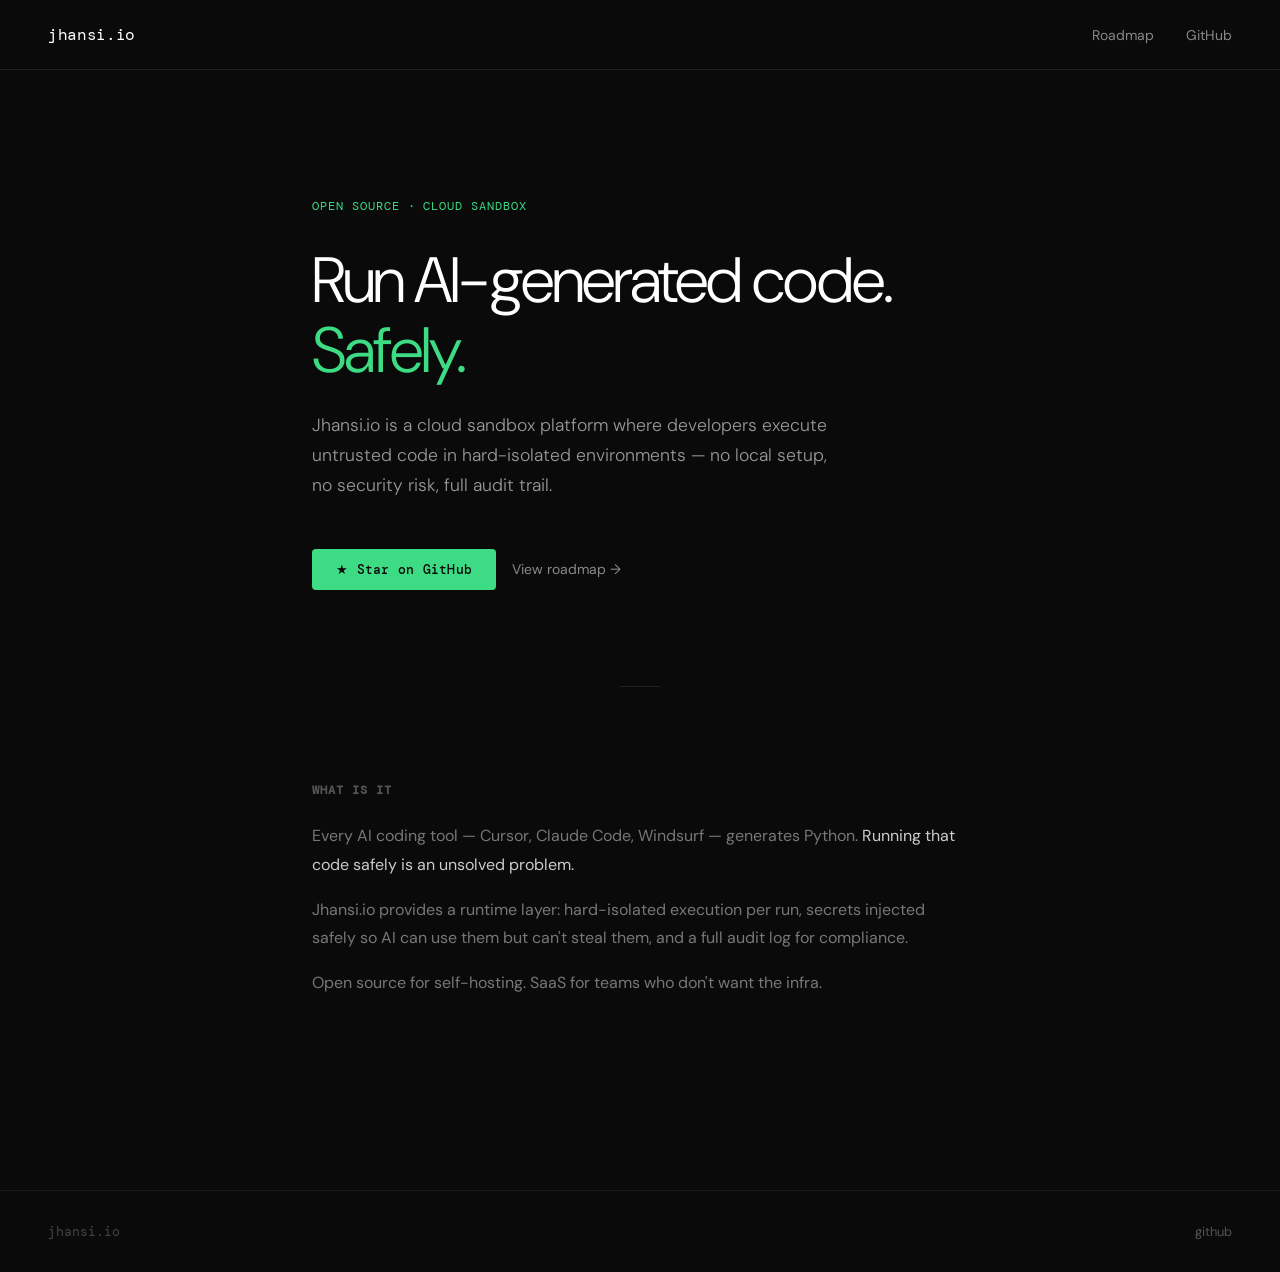
==== index.html @ a658ccdb "analytics" ====
<!DOCTYPE html>
<html lang="en">
<head>
  <meta charset="UTF-8">
  <meta name="viewport" content="width=device-width, initial-scale=1.0">
  <title>Jhansi.io — Build it. Run it. Ship it.</title>
  <link rel="preconnect" href="https://fonts.googleapis.com">
  <link href="https://fonts.googleapis.com/css2?family=DM+Mono:wght@400;500&family=DM+Sans:wght@300;400;500&display=swap" rel="stylesheet">
  <link rel="stylesheet" href="style.css">
  <!-- Privacy-friendly analytics by Plausible -->
  <script async src="https://plausible.io/js/pa-sdYQK9gNJYAQSeEMpBjyP.js"></script>
  <script>
    window.plausible=window.plausible||function(){(plausible.q=plausible.q||[]).push(arguments)},plausible.init=plausible.init||function(i){plausible.o=i||{}};
    plausible.init()
  </script>
  
</head>
<body>

  <nav>
    <span class="logo">jhansi.io</span>
    <div class="nav-links">
      <a href="roadmap.html">Roadmap</a>
      <a href="https://github.com/jhansi-io" target="_blank">GitHub</a>
    </div>
  </nav>

  <main>
    <p class="tag">Open source · Cloud sandbox</p>
    <h1>Run AI-generated code.<br><span>Safely.</span></h1>
    <p class="desc">Jhansi.io is a cloud sandbox platform where developers execute untrusted code in hard-isolated environments — no local setup, no security risk, full audit trail.</p>
    <div class="actions">
      <a href="https://github.com/jhansi-io" class="btn-primary">★ Star on GitHub</a>
      <a href="roadmap.html" class="btn-secondary">View roadmap →</a>
    </div>

    <div class="divider"></div>

    <div class="what">
      <h2>What is it</h2>
      <p>Every AI coding tool — Cursor, Claude Code, Windsurf — generates Python. <strong>Running that code safely is an unsolved problem.</strong></p>
      <p>Jhansi.io provides a runtime layer: hard-isolated execution per run, secrets injected safely so AI can use them but can't steal them, and a full audit log for compliance.</p>
      <p>Open source for self-hosting. SaaS for teams who don't want the infra.</p>
    </div>
  </main>

  <footer>
    <p>jhansi.io</p>
    <a href="https://github.com/jhansi-io" target="_blank">github</a>
  </footer>

</body>
</html>
---- style.css ----
*, *::before, *::after { box-sizing: border-box; margin: 0; padding: 0; }

body {
  font-family: 'DM Sans', sans-serif;
  background: #0a0a0a;
  color: #e8e8e8;
  min-height: 100vh;
}

nav {
  display: flex;
  justify-content: space-between;
  align-items: center;
  padding: 1.5rem 3rem;
  border-bottom: 0.5px solid #222;
}

.logo {
  font-family: 'DM Mono', monospace;
  font-size: 1rem;
  color: #fff;
  letter-spacing: -0.02em;
}

.nav-links { display: flex; gap: 2rem; }

.nav-links a {
  font-size: 0.875rem;
  color: #888;
  text-decoration: none;
  transition: color 0.2s;
}

.nav-links a:hover { color: #fff; }

main {
  max-width: 720px;
  margin: 0 auto;
  padding: 8rem 2rem 6rem;
}

.tag {
  font-family: 'DM Mono', monospace;
  font-size: 0.75rem;
  color: #3ddc84;
  letter-spacing: 0.08em;
  text-transform: uppercase;
  margin-bottom: 2rem;
}

h1 {
  font-size: clamp(2.5rem, 6vw, 4rem);
  font-weight: 300;
  line-height: 1.1;
  letter-spacing: -0.03em;
  color: #fff;
  margin-bottom: 1.5rem;
}

h1 span { color: #3ddc84; }

.desc {
  font-size: 1.1rem;
  font-weight: 300;
  color: #999;
  line-height: 1.7;
  max-width: 520px;
  margin-bottom: 3rem;
}

.actions {
  display: flex;
  gap: 1rem;
  align-items: center;
  flex-wrap: wrap;
}

.btn-primary {
  display: inline-flex;
  align-items: center;
  gap: 0.5rem;
  background: #3ddc84;
  color: #0a0a0a;
  font-family: 'DM Mono', monospace;
  font-size: 0.8rem;
  font-weight: 500;
  padding: 0.75rem 1.5rem;
  border-radius: 4px;
  text-decoration: none;
  transition: opacity 0.2s;
  letter-spacing: 0.02em;
}

.btn-primary:hover { opacity: 0.85; }

.btn-secondary {
  display: inline-flex;
  align-items: center;
  gap: 0.5rem;
  color: #888;
  font-size: 0.875rem;
  text-decoration: none;
  transition: color 0.2s;
}

.btn-secondary:hover { color: #fff; }

.divider {
  margin: 6rem auto;
  width: 40px;
  height: 0.5px;
  background: #222;
}

.what { margin-bottom: 6rem; }

.what h2 {
  font-size: 0.75rem;
  font-family: 'DM Mono', monospace;
  color: #555;
  letter-spacing: 0.08em;
  text-transform: uppercase;
  margin-bottom: 1.5rem;
}

.what p {
  font-size: 1rem;
  color: #777;
  line-height: 1.8;
  margin-bottom: 1rem;
}

.what p strong { color: #ccc; font-weight: 400; }

footer {
  border-top: 0.5px solid #1a1a1a;
  padding: 2rem 3rem;
  display: flex;
  justify-content: space-between;
  align-items: center;
}

footer p {
  font-size: 0.8rem;
  color: #444;
  font-family: 'DM Mono', monospace;
}

footer a {
  color: #555;
  text-decoration: none;
  font-size: 0.8rem;
}

footer a:hover { color: #888; }

.roadmap {
  display: flex;
  flex-direction: column;
  gap: 3rem;
  margin-top: 4rem;
}

.phase {
  border-left: 1px solid #222;
  padding-left: 2rem;
}

.phase-label {
  font-family: 'DM Mono', monospace;
  font-size: 0.75rem;
  color: #3ddc84;
  letter-spacing: 0.08em;
  text-transform: uppercase;
}

.phase h3 {
  font-size: 1.5rem;
  font-weight: 300;
  color: #fff;
  margin: 0.5rem 0 1rem;
}

.phase ul {
  list-style: none;
  display: flex;
  flex-direction: column;
  gap: 0.5rem;
}

.phase ul li {
  font-size: 0.95rem;
  color: #666;
  padding-left: 1rem;
  position: relative;
}

.phase ul li::before {
  content: '—';
  position: absolute;
  left: 0;
  color: #333;
}
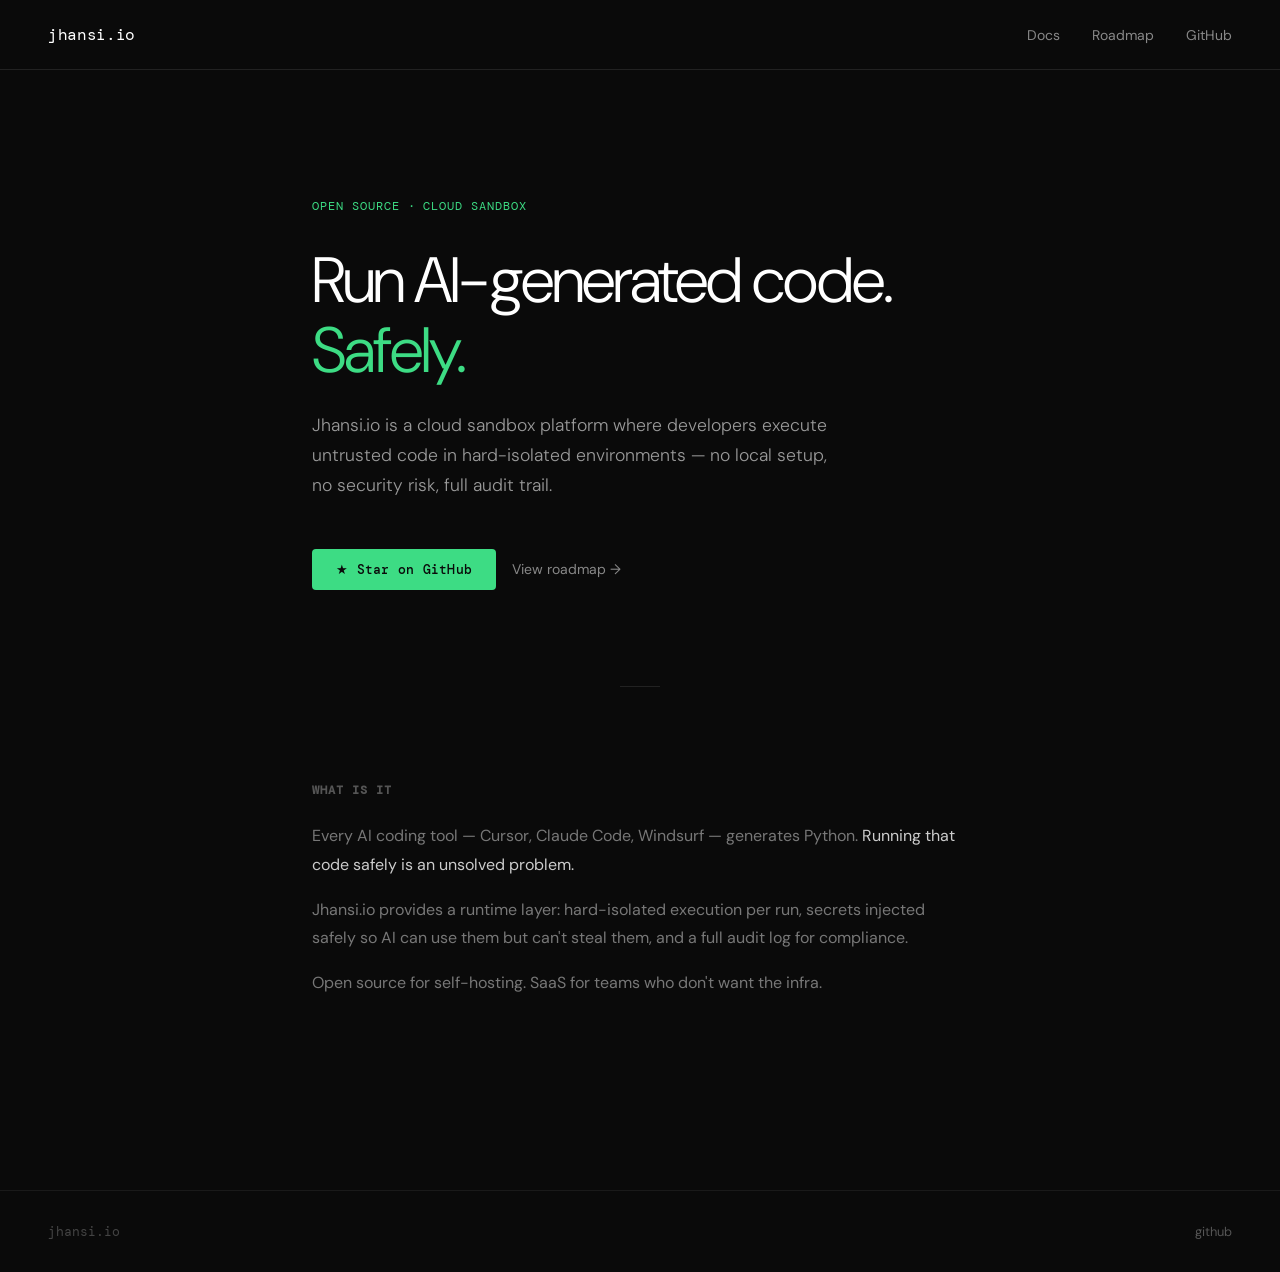
==== commit 095ba869: "chore: add cos link to nav" ====
--- a/index.html
+++ b/index.html
@@ -20,7 +20,8 @@
   <nav>
     <span class="logo">jhansi.io</span>
     <div class="nav-links">
-      <a href="roadmap.html">Roadmap</a>
+      <a href="https://docs.jhansi.io" target="_blank">Docs</a>
+      <a href="https://jhansiio.featurebase.app">Roadmap</a>
       <a href="https://github.com/jhansi-io" target="_blank">GitHub</a>
     </div>
   </nav>
@@ -31,8 +32,7 @@
     <p class="desc">Jhansi.io is a cloud sandbox platform where developers execute untrusted code in hard-isolated environments — no local setup, no security risk, full audit trail.</p>
     <div class="actions">
       <a href="https://github.com/jhansi-io" class="btn-primary">★ Star on GitHub</a>
-      <a href="roadmap.html" class="btn-secondary">View roadmap →</a>
-    </div>
+	  <a href="https://jhansiio.featurebase.app" class="btn-secondary" target="_blank">View roadmap →</a>    </div>
 
     <div class="divider"></div>
 
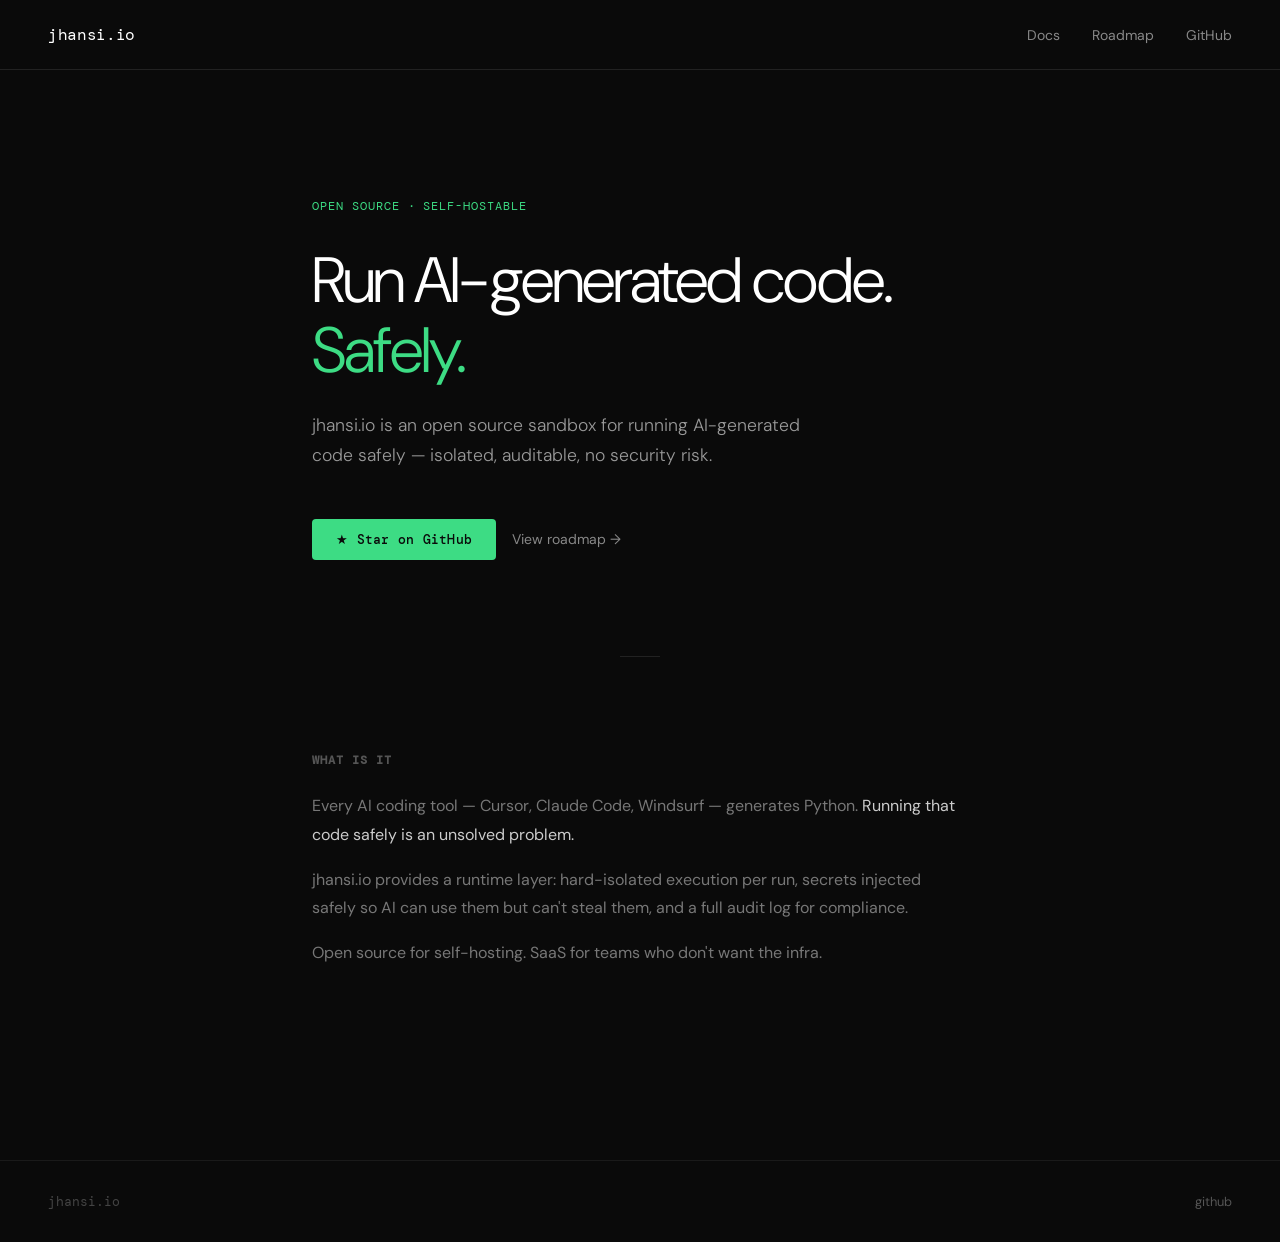
==== commit e817c0f9: "fix: update description - remove cloud sandbox, make AI-first" ====
--- a/index.html
+++ b/index.html
@@ -27,9 +27,9 @@
   </nav>
 
   <main>
-    <p class="tag">Open source · Cloud sandbox</p>
+    <p class="tag">Open source · Self-hostable</p>
     <h1>Run AI-generated code.<br><span>Safely.</span></h1>
-    <p class="desc">Jhansi.io is a cloud sandbox platform where developers execute untrusted code in hard-isolated environments — no local setup, no security risk, full audit trail.</p>
+    <p class="desc">jhansi.io is an open source sandbox for running AI-generated code safely — isolated, auditable, no security risk.</p>
     <div class="actions">
       <a href="https://github.com/jhansi-io" class="btn-primary">★ Star on GitHub</a>
 	  <a href="https://jhansiio.featurebase.app" class="btn-secondary" target="_blank">View roadmap →</a>    </div>
@@ -39,7 +39,7 @@
     <div class="what">
       <h2>What is it</h2>
       <p>Every AI coding tool — Cursor, Claude Code, Windsurf — generates Python. <strong>Running that code safely is an unsolved problem.</strong></p>
-      <p>Jhansi.io provides a runtime layer: hard-isolated execution per run, secrets injected safely so AI can use them but can't steal them, and a full audit log for compliance.</p>
+      <p>jhansi.io provides a runtime layer: hard-isolated execution per run, secrets injected safely so AI can use them but can't steal them, and a full audit log for compliance.</p>
       <p>Open source for self-hosting. SaaS for teams who don't want the infra.</p>
     </div>
   </main>
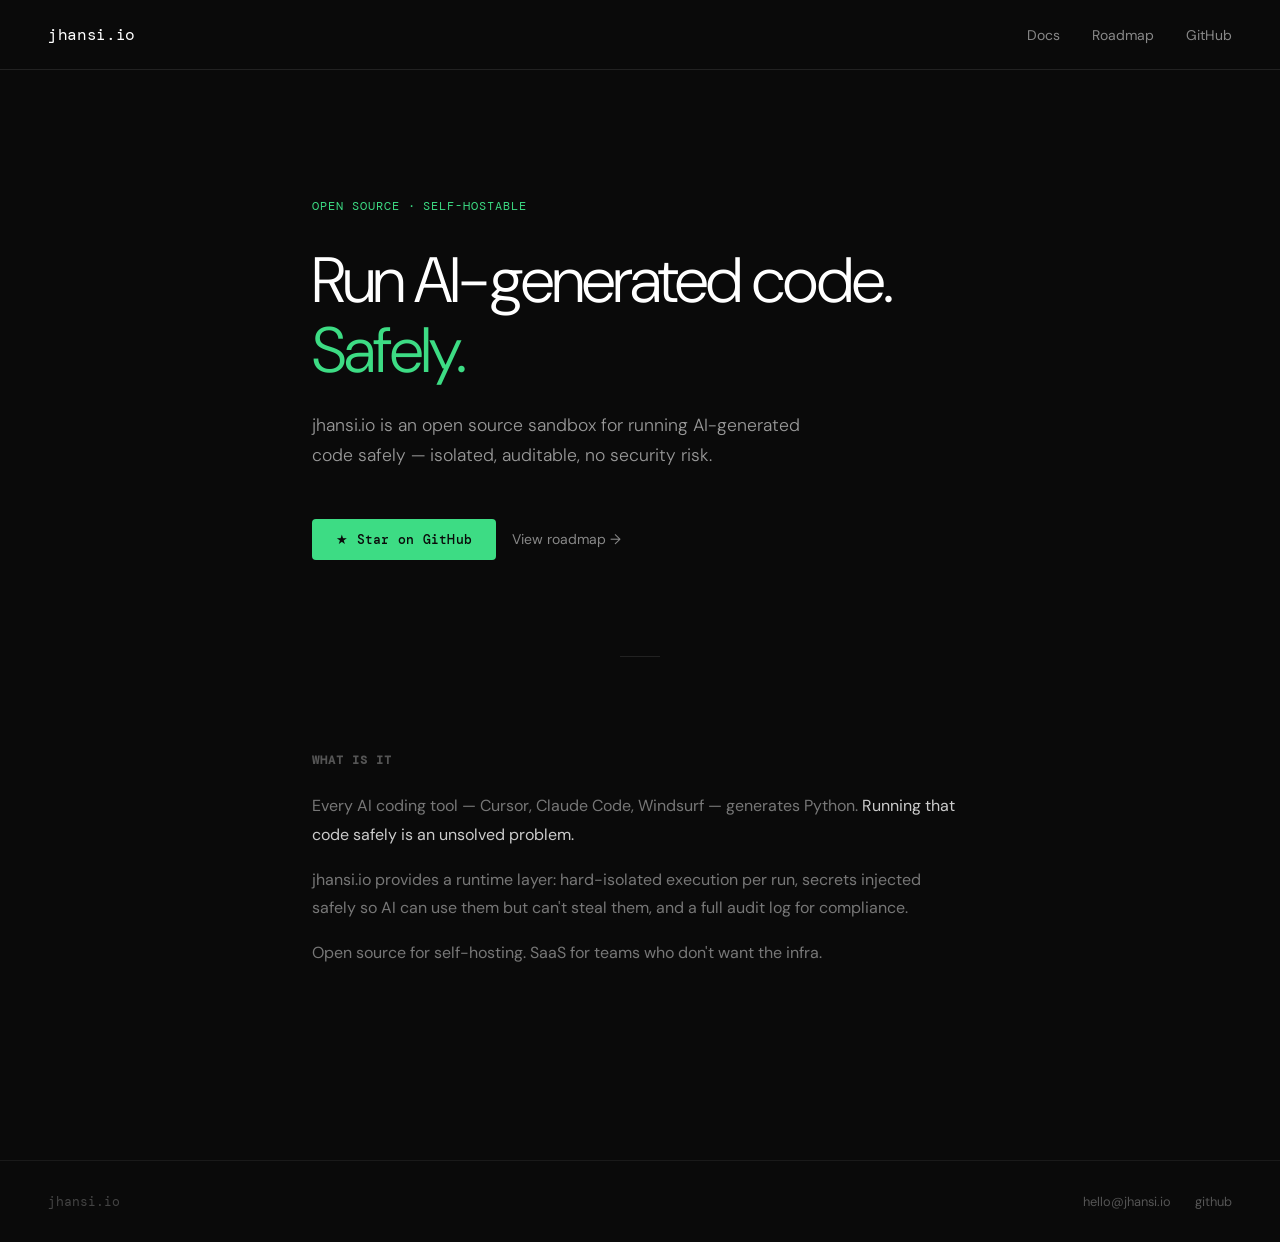
==== commit 5644654f: "remove roadmap page, links point to featurebase" ====
--- a/index.html
+++ b/index.html
@@ -44,9 +44,12 @@
     </div>
   </main>
 
-  <footer>
+<footer>
     <p>jhansi.io</p>
-    <a href="https://github.com/jhansi-io" target="_blank">github</a>
+    <div class="footer-links">
+      <a href="mailto:hello@jhansi.io">hello@jhansi.io</a>
+      <a href="https://github.com/jhansi-io" target="_blank">github</a>
+    </div>
   </footer>
 
 </body>
--- a/style.css
+++ b/style.css
@@ -201,3 +201,8 @@
   left: 0;
   color: #333;
 }
+
+.footer-links {
+  display: flex;
+  gap: 1.5rem;
+}
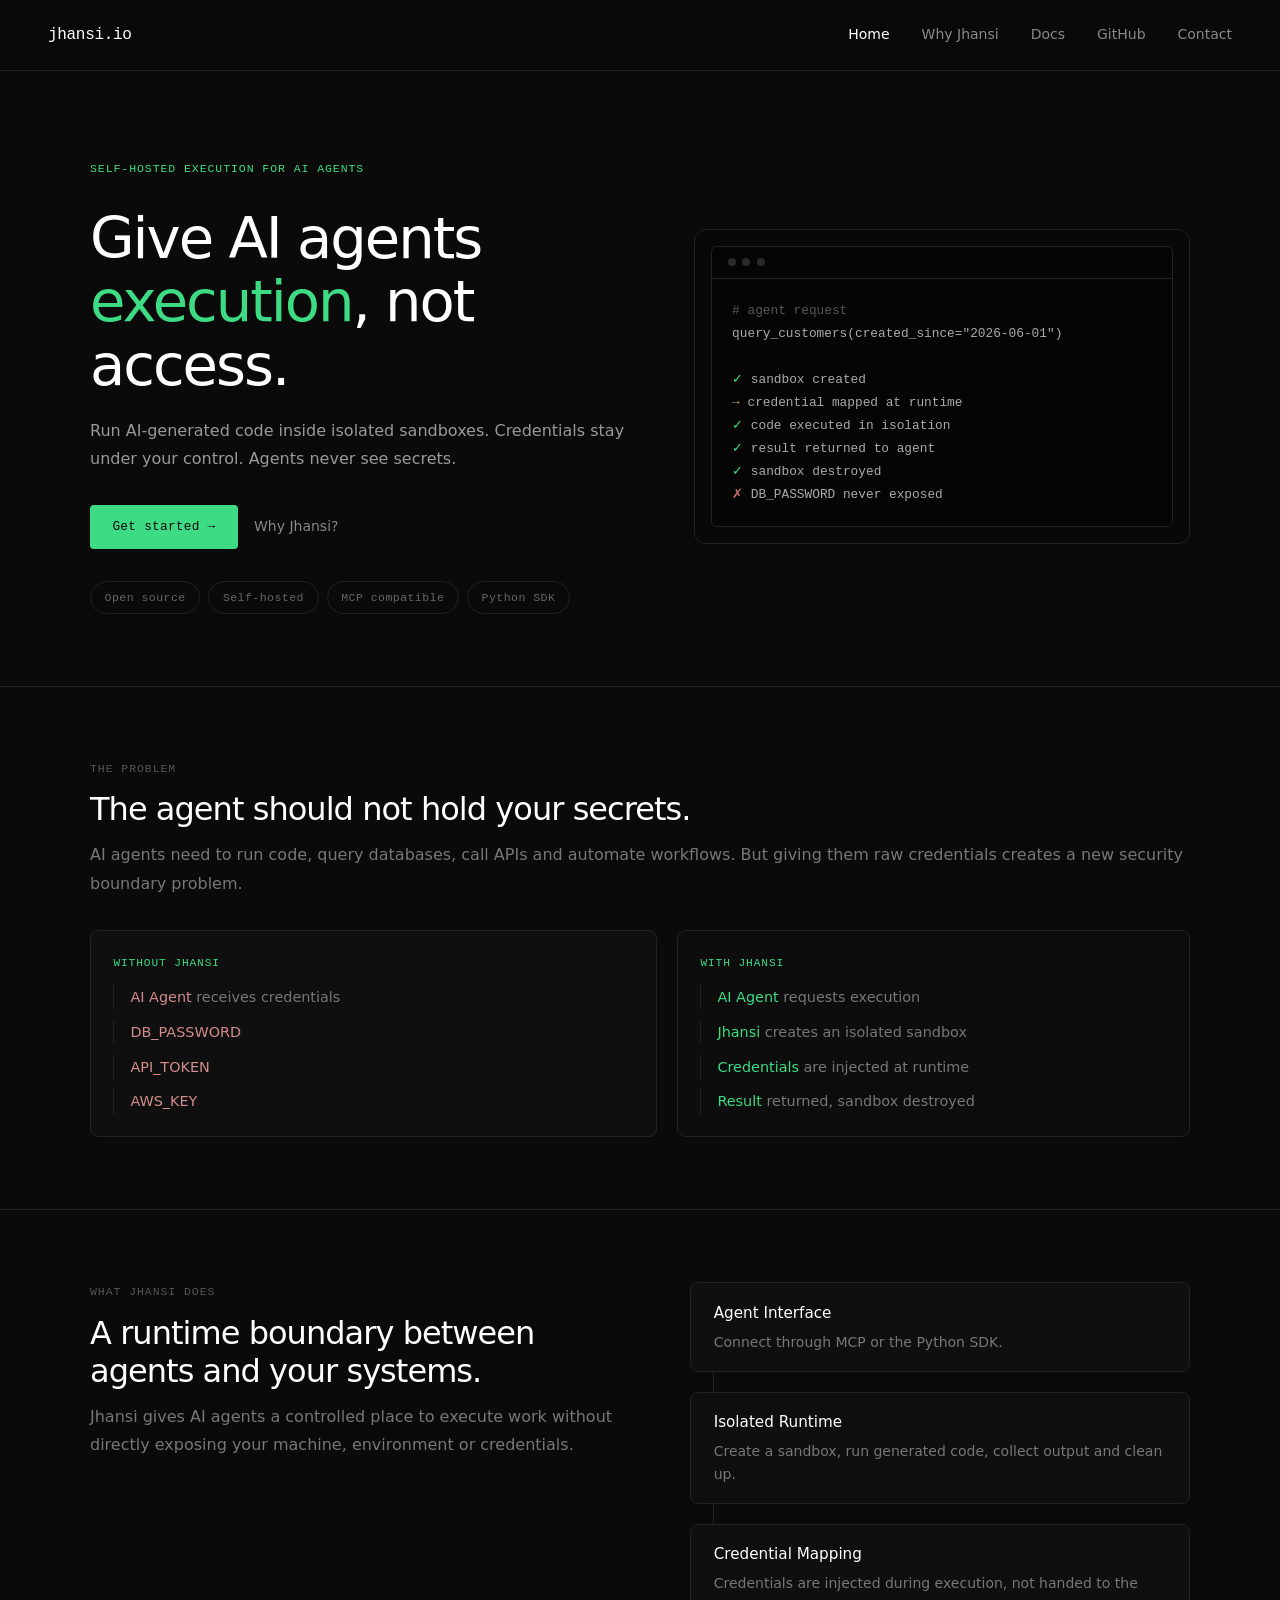
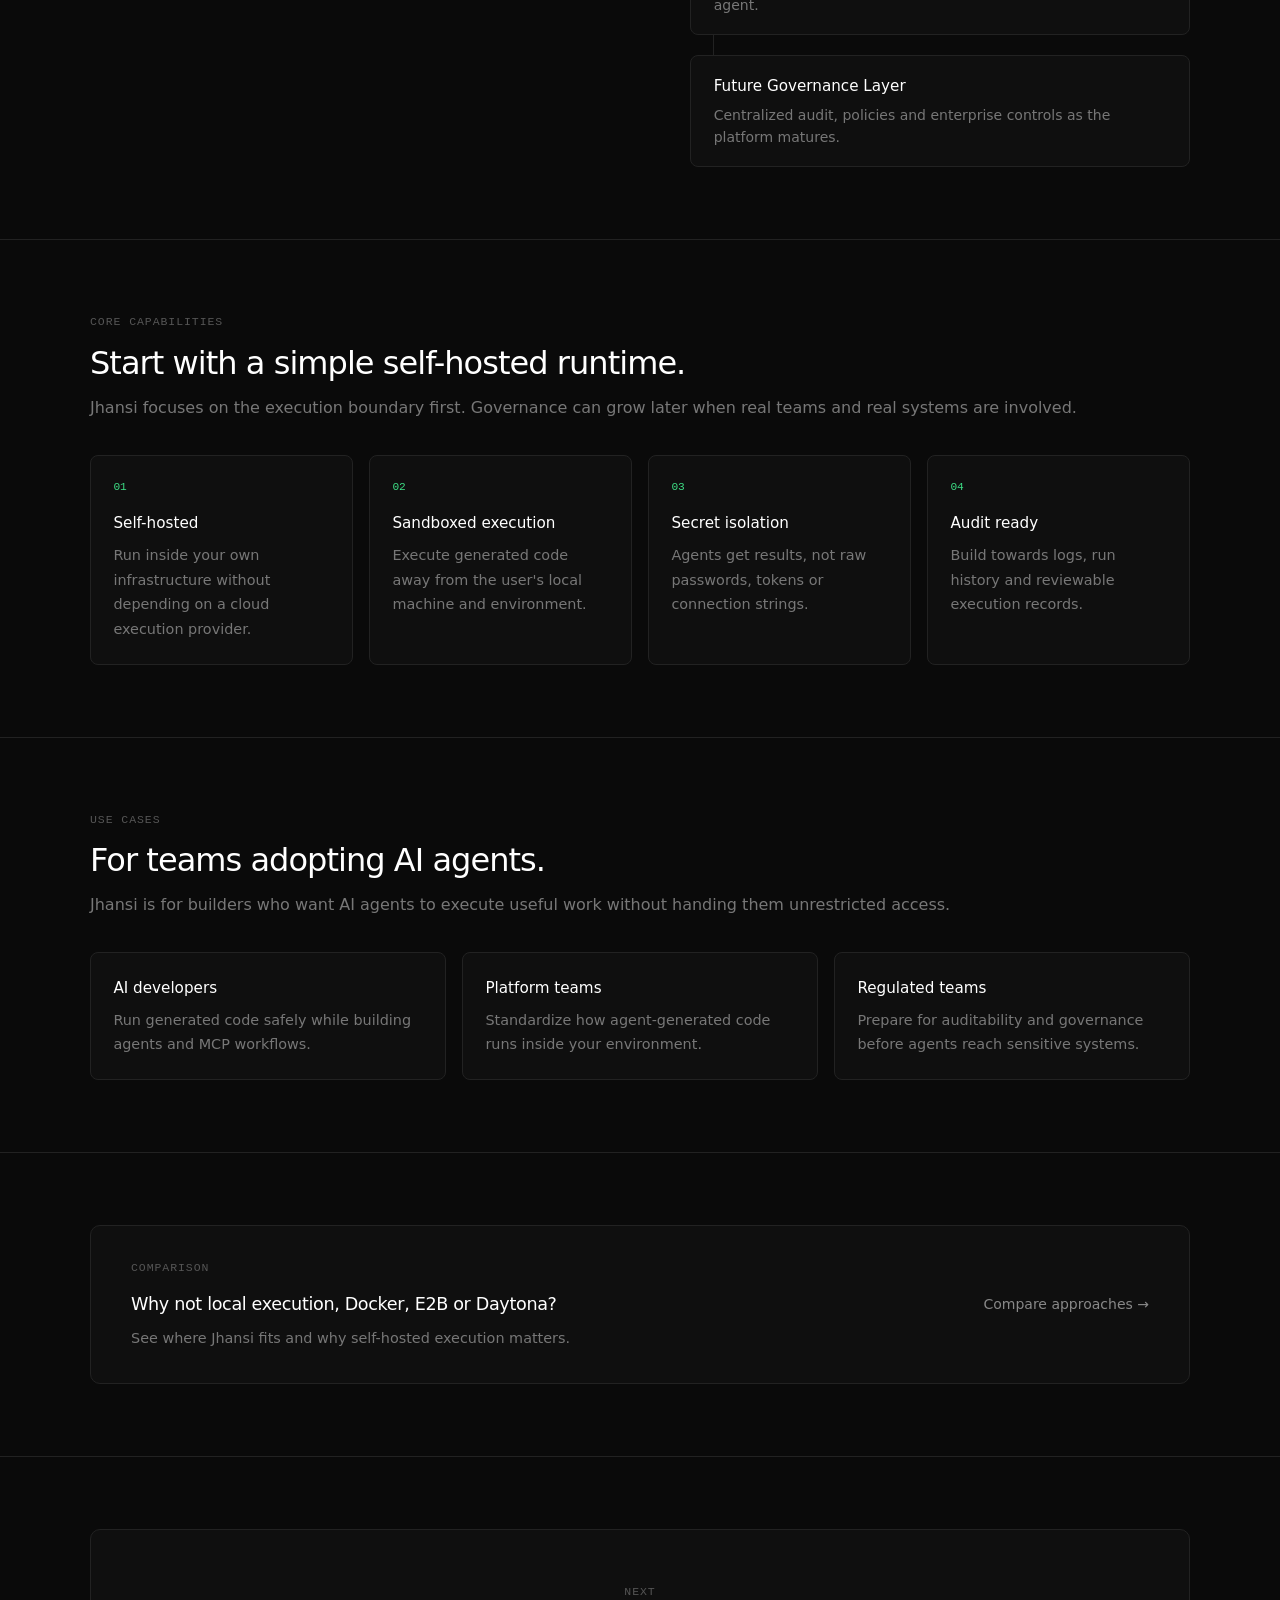
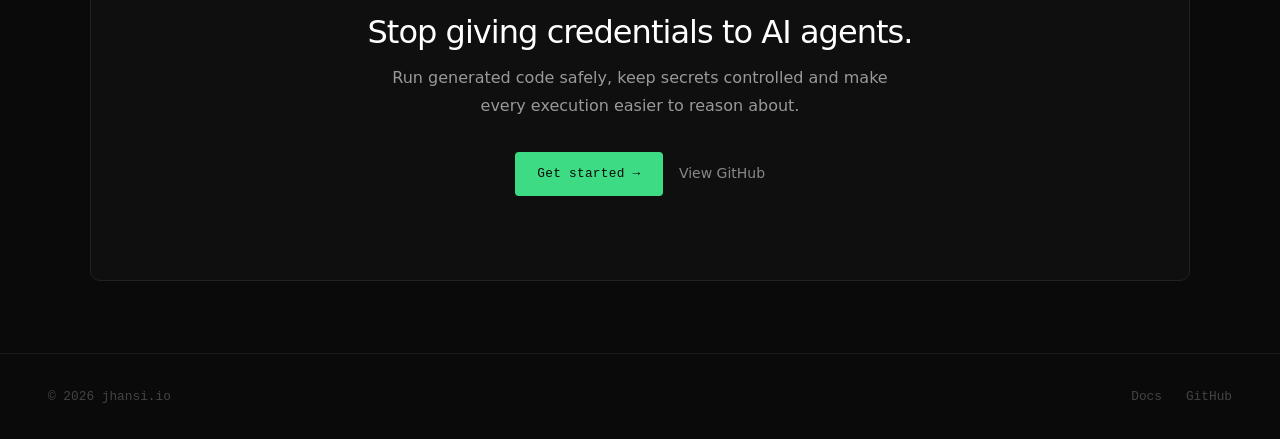
==== commit acd362a9: "feat: website redesign" ====
--- a/index.html
+++ b/index.html
@@ -1,56 +1,184 @@
-<!DOCTYPE html>
+<!doctype html>
 <html lang="en">
 <head>
-  <meta charset="UTF-8">
-  <meta name="viewport" content="width=device-width, initial-scale=1.0">
-  <title>Jhansi.io — Build it. Run it. Ship it.</title>
-  <link rel="preconnect" href="https://fonts.googleapis.com">
-  <link href="https://fonts.googleapis.com/css2?family=DM+Mono:wght@400;500&family=DM+Sans:wght@300;400;500&display=swap" rel="stylesheet">
-  <link rel="stylesheet" href="style.css">
-  <!-- Privacy-friendly analytics by Plausible -->
-  <script async src="https://plausible.io/js/pa-sdYQK9gNJYAQSeEMpBjyP.js"></script>
-  <script>
-    window.plausible=window.plausible||function(){(plausible.q=plausible.q||[]).push(arguments)},plausible.init=plausible.init||function(i){plausible.o=i||{}};
-    plausible.init()
-  </script>
-  
+  <meta charset="utf-8" />
+  <meta name="viewport" content="width=device-width,initial-scale=1" />
+  <title>Jhansi — Give AI agents execution, not access</title>
+  <meta name="description" content="Run AI-generated code securely without exposing credentials." />
+  <link rel="stylesheet" href="style.css" />
 </head>
 <body>
-
   <nav>
-    <span class="logo">jhansi.io</span>
+    <a class="logo" href="index.html">jhansi.io</a>
     <div class="nav-links">
-      <a href="https://docs.jhansi.io" target="_blank">Docs</a>
-      <a href="https://jhansiio.featurebase.app">Roadmap</a>
-      <a href="https://github.com/jhansi-io" target="_blank">GitHub</a>
+      <a class="active" href="index.html">Home</a>
+      <a href="why-jhansi.html">Why Jhansi</a>
+      <a href="https://docs.jhansi.io">Docs</a>
+      <a href="https://github.com/jhansi-io">GitHub</a>
+      <a href="mailto:hello@jhansi.io">Contact</a>
     </div>
   </nav>
 
   <main>
-    <p class="tag">Open source · Self-hostable</p>
-    <h1>Run AI-generated code.<br><span>Safely.</span></h1>
-    <p class="desc">jhansi.io is an open source sandbox for running AI-generated code safely — isolated, auditable, no security risk.</p>
-    <div class="actions">
-      <a href="https://github.com/jhansi-io" class="btn-primary">★ Star on GitHub</a>
-	  <a href="https://jhansiio.featurebase.app" class="btn-secondary" target="_blank">View roadmap →</a>    </div>
 
-    <div class="divider"></div>
+    <!-- HERO -->
+    <section class="hero">
+      <div class="container hero-grid">
+        <div>
+          <div class="tag">Self-hosted execution for AI agents</div>
+          <h1>Give AI agents <span>execution</span>, not access.</h1>
+          <p class="desc">Run AI-generated code inside isolated sandboxes. Credentials stay under your control. Agents never see secrets.</p>
+          <div class="actions">
+            <a class="btn-primary" href="https://docs.jhansi.io/getting-started/quickstart">Get started →</a>
+            <a class="btn-secondary" href="why-jhansi.html">Why Jhansi?</a>
+          </div>
+          <div class="proof">
+            <span class="pill">Open source</span>
+            <span class="pill">Self-hosted</span>
+            <span class="pill">MCP compatible</span>
+            <span class="pill">Python SDK</span>
+          </div>
+        </div>
+        <div class="visual-card">
+          <div class="terminal">
+            <div class="terminal-bar"><span class="circle"></span><span class="circle"></span><span class="circle"></span></div>
+            <div class="terminal-body">
+              <div><span class="dim"># agent request</span></div>
+              <div>query_customers(created_since="2026-06-01")</div>
+              <br />
+              <div><span class="green">✓</span> sandbox created</div>
+              <div><span class="amber">→</span> credential mapped at runtime</div>
+              <div><span class="green">✓</span> code executed in isolation</div>
+              <div><span class="green">✓</span> result returned to agent</div>
+              <div><span class="green">✓</span> sandbox destroyed</div>
+              <div><span class="red">✗</span> DB_PASSWORD never exposed</div>
+            </div>
+          </div>
+        </div>
+      </div>
+    </section>
 
-    <div class="what">
-      <h2>What is it</h2>
-      <p>Every AI coding tool — Cursor, Claude Code, Windsurf — generates Python. <strong>Running that code safely is an unsolved problem.</strong></p>
-      <p>jhansi.io provides a runtime layer: hard-isolated execution per run, secrets injected safely so AI can use them but can't steal them, and a full audit log for compliance.</p>
-      <p>Open source for self-hosting. SaaS for teams who don't want the infra.</p>
-    </div>
+    <!-- THE PROBLEM -->
+    <section>
+      <div class="container">
+        <div class="section-head">
+          <div class="section-kicker">The problem</div>
+          <h2>The agent should not hold your secrets.</h2>
+          <p>AI agents need to run code, query databases, call APIs and automate workflows. But giving them raw credentials creates a new security boundary problem.</p>
+        </div>
+        <div class="bad-good">
+          <div class="card">
+            <div class="card-label">Without Jhansi</div>
+            <div class="flow">
+              <div class="node danger"><strong>AI Agent</strong> receives credentials</div>
+              <div class="node danger"><strong>DB_PASSWORD</strong></div>
+              <div class="node danger"><strong>API_TOKEN</strong></div>
+              <div class="node danger"><strong>AWS_KEY</strong></div>
+            </div>
+          </div>
+          <div class="card soft">
+            <div class="card-label">With Jhansi</div>
+            <div class="flow">
+              <div class="node safe"><strong>AI Agent</strong> requests execution</div>
+              <div class="node safe"><strong>Jhansi</strong> creates an isolated sandbox</div>
+              <div class="node safe"><strong>Credentials</strong> are injected at runtime</div>
+              <div class="node safe"><strong>Result</strong> returned, sandbox destroyed</div>
+            </div>
+          </div>
+        </div>
+      </div>
+    </section>
+
+    <!-- WHAT JHANSI DOES -->
+    <section>
+      <div class="container architecture">
+        <div class="section-head">
+          <div class="section-kicker">What Jhansi does</div>
+          <h2>A runtime boundary between agents and your systems.</h2>
+          <p>Jhansi gives AI agents a controlled place to execute work without directly exposing your machine, environment or credentials.</p>
+        </div>
+        <div class="stack">
+          <div class="stack-layer"><strong>Agent Interface</strong><p>Connect through MCP or the Python SDK.</p></div>
+          <div class="connector"></div>
+          <div class="stack-layer"><strong>Isolated Runtime</strong><p>Create a sandbox, run generated code, collect output and clean up.</p></div>
+          <div class="connector"></div>
+          <div class="stack-layer"><strong>Credential Mapping</strong><p>Credentials are injected during execution, not handed to the agent.</p></div>
+          <div class="connector"></div>
+          <div class="stack-layer"><strong>Future Governance Layer</strong><p>Centralized audit, policies and enterprise controls as the platform matures.</p></div>
+        </div>
+      </div>
+    </section>
+
+    <!-- CORE CAPABILITIES -->
+    <section>
+      <div class="container">
+        <div class="section-head">
+          <div class="section-kicker">Core capabilities</div>
+          <h2>Start with a simple self-hosted runtime.</h2>
+          <p>Jhansi focuses on the execution boundary first. Governance can grow later when real teams and real systems are involved.</p>
+        </div>
+        <div class="features">
+          <div class="card"><div class="feature-icon">01</div><h3>Self-hosted</h3><p>Run inside your own infrastructure without depending on a cloud execution provider.</p></div>
+          <div class="card"><div class="feature-icon">02</div><h3>Sandboxed execution</h3><p>Execute generated code away from the user's local machine and environment.</p></div>
+          <div class="card"><div class="feature-icon">03</div><h3>Secret isolation</h3><p>Agents get results, not raw passwords, tokens or connection strings.</p></div>
+          <div class="card"><div class="feature-icon">04</div><h3>Audit ready</h3><p>Build towards logs, run history and reviewable execution records.</p></div>
+        </div>
+      </div>
+    </section>
+
+    <!-- USE CASES -->
+    <section>
+      <div class="container">
+        <div class="section-head">
+          <div class="section-kicker">Use cases</div>
+          <h2>For teams adopting AI agents.</h2>
+          <p>Jhansi is for builders who want AI agents to execute useful work without handing them unrestricted access.</p>
+        </div>
+        <div class="grid-3">
+          <div class="card"><h3>AI developers</h3><p>Run generated code safely while building agents and MCP workflows.</p></div>
+          <div class="card"><h3>Platform teams</h3><p>Standardize how agent-generated code runs inside your environment.</p></div>
+          <div class="card"><h3>Regulated teams</h3><p>Prepare for auditability and governance before agents reach sensitive systems.</p></div>
+        </div>
+      </div>
+    </section>
+
+    <!-- COMPARISON TEASER -->
+    <section>
+      <div class="container">
+        <div class="teaser">
+          <div>
+            <div class="section-kicker">Comparison</div>
+            <h3>Why not local execution, Docker, E2B or Daytona?</h3>
+            <p>See where Jhansi fits and why self-hosted execution matters.</p>
+          </div>
+          <a class="btn-secondary" href="why-jhansi.html">Compare approaches →</a>
+        </div>
+      </div>
+    </section>
+
+    <!-- FINAL CTA -->
+    <section>
+      <div class="container">
+        <div class="final-cta">
+          <div class="section-kicker">Next</div>
+          <h2>Stop giving credentials to AI agents.</h2>
+          <p class="desc">Run generated code safely, keep secrets controlled and make every execution easier to reason about.</p>
+          <div class="actions">
+            <a class="btn-primary" href="https://docs.jhansi.io/getting-started/quickstart">Get started →</a>
+            <a class="btn-secondary" href="https://github.com/jhansi-io">View GitHub</a>
+          </div>
+        </div>
+      </div>
+    </section>
+
   </main>
 
-<footer>
-    <p>jhansi.io</p>
+  <footer>
+    <p>© 2026 jhansi.io</p>
     <div class="footer-links">
-      <a href="mailto:hello@jhansi.io">hello@jhansi.io</a>
-      <a href="https://github.com/jhansi-io" target="_blank">github</a>
+      <a href="https://docs.jhansi.io">Docs</a>
+      <a href="https://github.com/jhansi-io">GitHub</a>
     </div>
   </footer>
-
 </body>
 </html>
--- a/style.css
+++ b/style.css
@@ -1,208 +1,372 @@
 *, *::before, *::after { box-sizing: border-box; margin: 0; padding: 0; }
 
+:root {
+  --bg: #0a0a0a;
+  --text: #e8e8e8;
+  --white: #fff;
+  --muted: #888;
+  --line: #222;
+  --line-soft: #1a1a1a;
+  --green: #3ddc84;
+  --panel: #0f0f0f;
+  --panel-soft: #0d0d0d;
+  --danger: #c46a6a;
+  --amber: #bca86b;
+  --mono: 'DM Mono', ui-monospace, SFMono-Regular, Menlo, Monaco, Consolas, monospace;
+  --sans: 'DM Sans', Inter, ui-sans-serif, system-ui, -apple-system, BlinkMacSystemFont, "Segoe UI", sans-serif;
+}
+
 body {
-  font-family: 'DM Sans', sans-serif;
-  background: #0a0a0a;
-  color: #e8e8e8;
+  font-family: var(--sans);
+  background: var(--bg);
+  color: var(--text);
   min-height: 100vh;
-}
-
+  line-height: 1.7;
+}
+
+a { color: inherit; text-decoration: none; }
+
+/* NAV */
 nav {
+  position: sticky;
+  top: 0;
+  z-index: 20;
   display: flex;
   justify-content: space-between;
   align-items: center;
-  padding: 1.5rem 3rem;
-  border-bottom: 0.5px solid #222;
+  padding: 1.35rem 3rem;
+  border-bottom: 0.5px solid var(--line);
+  background: rgba(10,10,10,0.88);
+  backdrop-filter: blur(14px);
 }
 
 .logo {
-  font-family: 'DM Mono', monospace;
+  font-family: var(--mono);
   font-size: 1rem;
-  color: #fff;
+  color: var(--white);
   letter-spacing: -0.02em;
 }
 
-.nav-links { display: flex; gap: 2rem; }
-
-.nav-links a {
-  font-size: 0.875rem;
-  color: #888;
-  text-decoration: none;
-  transition: color 0.2s;
-}
-
-.nav-links a:hover { color: #fff; }
-
-main {
-  max-width: 720px;
+.nav-links { display: flex; gap: 2rem; align-items: center; }
+.nav-links a { font-size: 0.875rem; color: var(--muted); transition: color 0.2s; }
+.nav-links a:hover, .nav-links a.active { color: var(--white); }
+
+/* CONTAINER */
+.container {
+  width: min(1100px, calc(100% - 4rem));
   margin: 0 auto;
-  padding: 8rem 2rem 6rem;
+}
+
+/* SECTIONS */
+section { padding: 4.5rem 0; border-top: 0.5px solid var(--line); }
+section:first-child { border-top: none; }
+
+/* HERO */
+.hero { padding: 5.5rem 0 4.5rem; border-top: none; }
+
+.hero-grid {
+  display: grid;
+  grid-template-columns: 1.05fr 0.95fr;
+  gap: 3.5rem;
+  align-items: center;
 }
 
 .tag {
-  font-family: 'DM Mono', monospace;
-  font-size: 0.75rem;
-  color: #3ddc84;
+  font-family: var(--mono);
+  font-size: 0.72rem;
+  color: var(--green);
   letter-spacing: 0.08em;
   text-transform: uppercase;
+  margin-bottom: 1.75rem;
+}
+
+h1 {
+  font-size: clamp(2.4rem, 4.5vw, 4rem);
+  font-weight: 300;
+  line-height: 1.1;
+  letter-spacing: -0.035em;
+  color: var(--white);
+  margin-bottom: 1.25rem;
+}
+
+h1 span { color: var(--green); }
+
+.desc {
+  font-size: 1rem;
+  font-weight: 300;
+  color: #999;
+  line-height: 1.75;
   margin-bottom: 2rem;
 }
 
-h1 {
-  font-size: clamp(2.5rem, 6vw, 4rem);
-  font-weight: 300;
-  line-height: 1.1;
-  letter-spacing: -0.03em;
-  color: #fff;
-  margin-bottom: 1.5rem;
-}
-
-h1 span { color: #3ddc84; }
-
-.desc {
-  font-size: 1.1rem;
-  font-weight: 300;
-  color: #999;
-  line-height: 1.7;
-  max-width: 520px;
-  margin-bottom: 3rem;
-}
-
-.actions {
-  display: flex;
-  gap: 1rem;
-  align-items: center;
-  flex-wrap: wrap;
-}
+.actions { display: flex; gap: 1rem; align-items: center; flex-wrap: wrap; margin-bottom: 2rem; }
 
 .btn-primary {
   display: inline-flex;
   align-items: center;
-  gap: 0.5rem;
-  background: #3ddc84;
-  color: #0a0a0a;
-  font-family: 'DM Mono', monospace;
+  background: var(--green);
+  color: var(--bg);
+  font-family: var(--mono);
   font-size: 0.8rem;
   font-weight: 500;
-  padding: 0.75rem 1.5rem;
+  padding: 0.7rem 1.4rem;
   border-radius: 4px;
-  text-decoration: none;
   transition: opacity 0.2s;
   letter-spacing: 0.02em;
 }
-
 .btn-primary:hover { opacity: 0.85; }
 
 .btn-secondary {
   display: inline-flex;
   align-items: center;
-  gap: 0.5rem;
-  color: #888;
+  color: var(--muted);
   font-size: 0.875rem;
-  text-decoration: none;
   transition: color 0.2s;
 }
-
-.btn-secondary:hover { color: #fff; }
-
-.divider {
-  margin: 6rem auto;
-  width: 40px;
-  height: 0.5px;
-  background: #222;
-}
-
-.what { margin-bottom: 6rem; }
-
-.what h2 {
-  font-size: 0.75rem;
-  font-family: 'DM Mono', monospace;
+.btn-secondary:hover { color: var(--white); }
+
+/* PROOF PILLS */
+.proof { display: flex; flex-wrap: wrap; gap: 0.5rem; }
+
+.pill {
+  font-family: var(--mono);
+  font-size: 0.72rem;
+  color: #666;
+  border: 0.5px solid var(--line);
+  border-radius: 99px;
+  padding: 0.35rem 0.85rem;
+  letter-spacing: 0.04em;
+}
+
+/* VISUAL CARD + TERMINAL */
+.visual-card {
+  border: 0.5px solid var(--line);
+  border-radius: 12px;
+  background: #080808;
+  padding: 1rem;
+}
+
+.terminal {
+  border: 0.5px solid var(--line);
+  background: #050505;
+  border-radius: 6px;
+  overflow: hidden;
+  font-family: var(--mono);
+}
+
+.terminal-bar {
+  display: flex;
+  gap: 0.4rem;
+  padding: 0.7rem 1rem;
+  border-bottom: 0.5px solid var(--line);
+}
+
+.circle { width: 8px; height: 8px; border-radius: 99px; background: #2a2a2a; }
+
+.terminal-body {
+  padding: 1.25rem;
+  font-size: 0.8rem;
+  color: #aaa;
+  line-height: 1.8;
+}
+
+.green { color: var(--green); }
+.red { color: var(--danger); }
+.amber { color: var(--amber); }
+.dim { color: #555; }
+
+/* SECTION HEADINGS */
+.section-kicker {
+  font-family: var(--mono);
+  font-size: 0.72rem;
   color: #555;
   letter-spacing: 0.08em;
   text-transform: uppercase;
-  margin-bottom: 1.5rem;
-}
-
-.what p {
+  margin-bottom: 0.75rem;
+}
+
+.section-head { margin-bottom: 2rem; }
+
+.section-head h2 {
+  font-size: clamp(1.6rem, 2.5vw, 2.2rem);
+  font-weight: 300;
+  color: var(--white);
+  letter-spacing: -0.03em;
+  line-height: 1.2;
+  margin-bottom: 0.75rem;
+  font-family: var(--sans);
+  text-transform: none;
+}
+
+.section-head p {
   font-size: 1rem;
   color: #777;
   line-height: 1.8;
-  margin-bottom: 1rem;
-}
-
-.what p strong { color: #ccc; font-weight: 400; }
-
+}
+
+/* CARDS */
+.card {
+  border: 0.5px solid var(--line);
+  background: var(--panel);
+  padding: 1.4rem;
+  border-radius: 8px;
+}
+
+.card p { color: #777; font-size: 0.9rem; line-height: 1.7; }
+.card h3 { font-size: 0.95rem; font-weight: 500; color: var(--white); margin-bottom: 0.4rem; }
+.card.soft { background: var(--panel-soft); }
+
+.card-label {
+  font-family: var(--mono);
+  font-size: 0.7rem;
+  color: var(--green);
+  letter-spacing: 0.08em;
+  text-transform: uppercase;
+  margin-bottom: 0.75rem;
+}
+
+/* PROBLEM */
+.bad-good {
+  display: grid;
+  grid-template-columns: 1.05fr 0.95fr;
+  gap: 1.25rem;
+}
+
+.flow { display: flex; flex-direction: column; gap: 0.65rem; }
+
+.node {
+  border-left: 1px solid var(--line);
+  padding-left: 1rem;
+  color: #777;
+  font-size: 0.9rem;
+}
+.node strong { color: #ccc; font-weight: 400; }
+.node.danger strong { color: #d48b8b; }
+.node.safe strong { color: var(--green); }
+
+/* ARCHITECTURE */
+.architecture {
+  display: grid;
+  grid-template-columns: 1.05fr 0.95fr;
+  gap: 3rem;
+  align-items: start;
+}
+
+.stack { display: flex; flex-direction: column; }
+
+.stack-layer {
+  border: 0.5px solid var(--line);
+  background: var(--panel);
+  padding: 1.1rem 1.4rem;
+  border-radius: 8px;
+}
+.stack-layer strong { display: block; color: var(--white); font-weight: 400; font-size: 0.95rem; margin-bottom: 0.25rem; }
+.stack-layer p { color: #777; font-size: 0.875rem; line-height: 1.6; }
+
+.connector {
+  width: 1px;
+  height: 1.25rem;
+  background: var(--line);
+  margin-left: 1.4rem;
+}
+
+/* FEATURES */
+.features {
+  display: grid;
+  grid-template-columns: repeat(4, 1fr);
+  gap: 1rem;
+}
+
+.feature-icon {
+  font-family: var(--mono);
+  font-size: 0.7rem;
+  color: var(--green);
+  margin-bottom: 0.85rem;
+}
+
+/* USE CASES */
+.grid-3 {
+  display: grid;
+  grid-template-columns: repeat(3, 1fr);
+  gap: 1rem;
+}
+
+/* TEASER */
+.teaser {
+  display: flex;
+  justify-content: space-between;
+  align-items: center;
+  gap: 2rem;
+  border: 0.5px solid var(--line);
+  border-radius: 10px;
+  background: var(--panel);
+  padding: 2rem 2.5rem;
+}
+
+.teaser h3 {
+  font-size: 1.1rem;
+  font-weight: 300;
+  color: var(--white);
+  margin-bottom: 0.4rem;
+  letter-spacing: -0.02em;
+}
+
+.teaser p { color: #777; font-size: 0.9rem; }
+
+/* FINAL CTA */
+.final-cta {
+  text-align: center;
+  border: 0.5px solid var(--line);
+  border-radius: 10px;
+  background: var(--panel);
+  padding: 3.25rem 2rem;
+}
+
+.final-cta h2 {
+  font-size: clamp(1.6rem, 2.5vw, 2.2rem);
+  font-weight: 300;
+  color: var(--white);
+  letter-spacing: -0.03em;
+  line-height: 1.2;
+  margin-bottom: 0.75rem;
+  font-family: var(--sans);
+  text-transform: none;
+}
+
+.final-cta .desc { max-width: 520px; margin: 0 auto 2rem; }
+.final-cta .actions { justify-content: center; }
+
+/* FOOTER */
 footer {
-  border-top: 0.5px solid #1a1a1a;
+  border-top: 0.5px solid var(--line-soft);
   padding: 2rem 3rem;
   display: flex;
   justify-content: space-between;
   align-items: center;
 }
 
-footer p {
+footer p, footer a {
   font-size: 0.8rem;
   color: #444;
-  font-family: 'DM Mono', monospace;
-}
-
-footer a {
-  color: #555;
-  text-decoration: none;
-  font-size: 0.8rem;
-}
-
+  font-family: var(--mono);
+}
+
+.footer-links { display: flex; gap: 1.5rem; }
 footer a:hover { color: #888; }
 
-.roadmap {
-  display: flex;
-  flex-direction: column;
-  gap: 3rem;
-  margin-top: 4rem;
-}
-
-.phase {
-  border-left: 1px solid #222;
-  padding-left: 2rem;
-}
-
-.phase-label {
-  font-family: 'DM Mono', monospace;
-  font-size: 0.75rem;
-  color: #3ddc84;
-  letter-spacing: 0.08em;
-  text-transform: uppercase;
-}
-
-.phase h3 {
-  font-size: 1.5rem;
-  font-weight: 300;
-  color: #fff;
-  margin: 0.5rem 0 1rem;
-}
-
-.phase ul {
-  list-style: none;
-  display: flex;
-  flex-direction: column;
-  gap: 0.5rem;
-}
-
-.phase ul li {
-  font-size: 0.95rem;
-  color: #666;
-  padding-left: 1rem;
-  position: relative;
-}
-
-.phase ul li::before {
-  content: '—';
-  position: absolute;
-  left: 0;
-  color: #333;
-}
-
-.footer-links {
-  display: flex;
-  gap: 1.5rem;
-}
+/* RESPONSIVE */
+@media (max-width: 860px) {
+  nav { padding: 1.25rem 1.5rem; }
+  .nav-links { display: none; }
+  .hero-grid { grid-template-columns: 1fr; }
+  .bad-good { grid-template-columns: 1fr; }
+  .architecture { grid-template-columns: 1fr; }
+  .features { grid-template-columns: 1.05fr 0.95fr; }
+  .grid-3 { grid-template-columns: 1fr; }
+  .teaser { flex-direction: column; align-items: flex-start; }
+  footer { padding: 1.5rem; flex-direction: column; align-items: flex-start; gap: 1rem; }
+}
+
+@media (max-width: 560px) {
+  .features { grid-template-columns: 1fr; }
+}
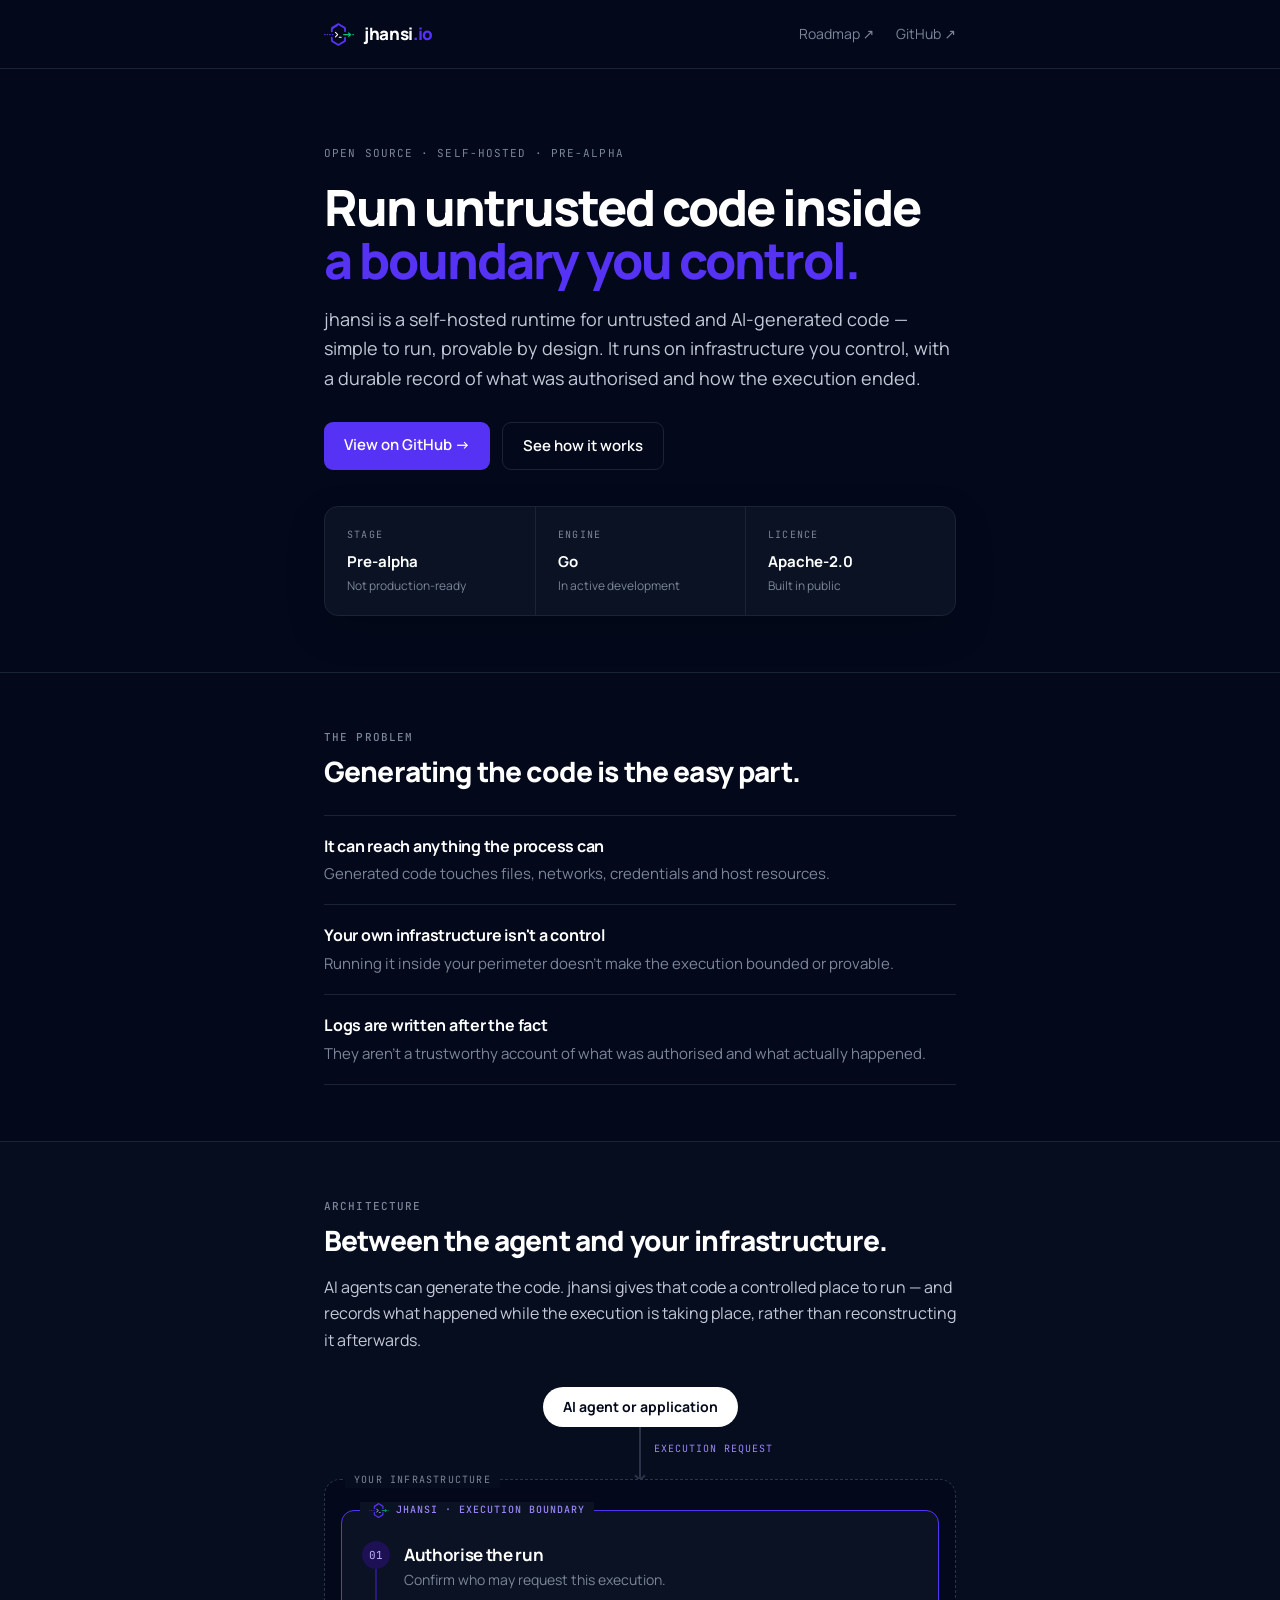
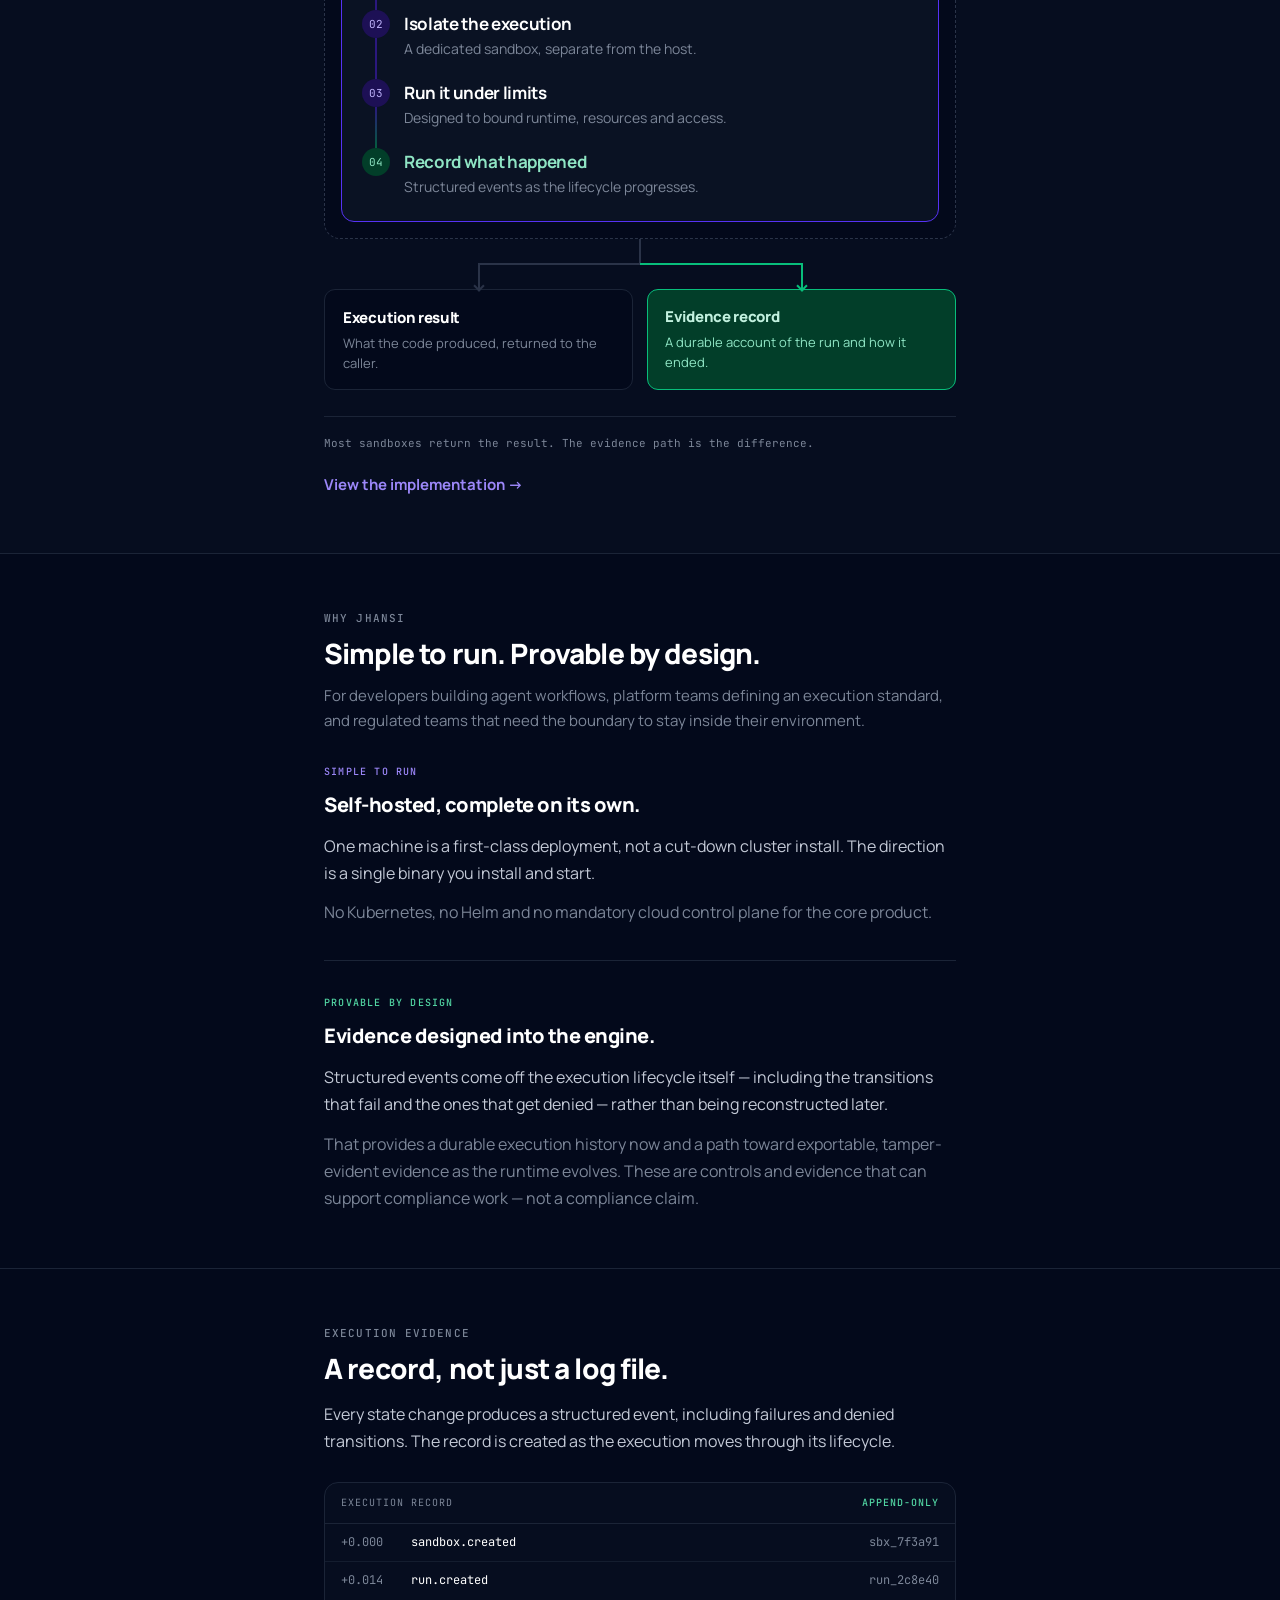
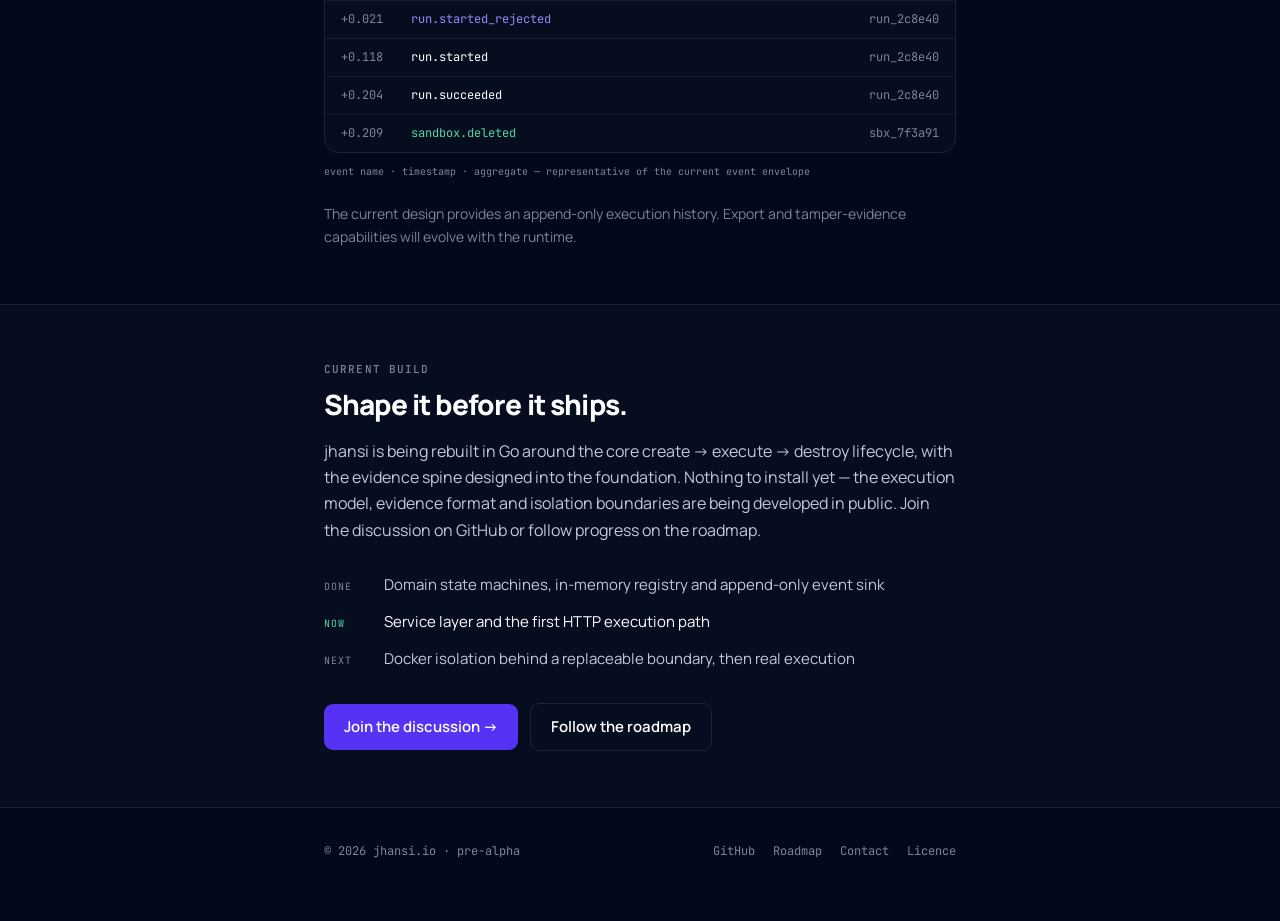
==== commit c1e04902: "New design system and layout applied to jhansi.io" ====
--- a/index.html
+++ b/index.html
@@ -1,184 +1,300 @@
 <!doctype html>
 <html lang="en">
 <head>
-  <meta charset="utf-8" />
-  <meta name="viewport" content="width=device-width,initial-scale=1" />
-  <title>Jhansi — Give AI agents execution, not access</title>
-  <meta name="description" content="Run AI-generated code securely without exposing credentials." />
-  <link rel="stylesheet" href="style.css" />
+<meta charset="utf-8">
+<meta name="viewport" content="width=device-width, initial-scale=1">
+<link rel="canonical" href="https://jhansi.io/">
+<title>jhansi — self-hosted runtime for untrusted and AI-generated code</title>
+<meta name="description" content="jhansi is a self-hosted runtime for untrusted and AI-generated code — simple to run, provable by design. Pre-alpha, built in public." />
+<link rel="icon" href="favicon.ico" sizes="16x16 32x32 48x48" />
+<link rel="icon" href="assets/favicon.svg" type="image/svg+xml" />
+<link rel="icon" href="assets/favicon-32.png" sizes="32x32" />
+<link rel="apple-touch-icon" href="assets/apple-touch-icon.png" />
+<link rel="manifest" href="assets/site.webmanifest" />
+<meta name="theme-color" content="#03091B" />
+<meta property="og:type" content="website" />
+<meta property="og:url" content="https://jhansi.io/" />
+<meta property="og:site_name" content="jhansi.io" />
+<meta property="og:title" content="jhansi — self-hosted runtime for untrusted and AI-generated code" />
+<meta property="og:description" content="Simple to run, provable by design. Pre-alpha, built in public." />
+<meta property="og:image" content="https://jhansi.io/og.png" />
+<meta property="og:image:width" content="1200" />
+<meta property="og:image:height" content="630" />
+<meta name="twitter:card" content="summary_large_image" />
+<meta name="twitter:site" content="@Jhansi_io" />
+<link rel="preconnect" href="https://fonts.googleapis.com" />
+<link rel="preconnect" href="https://fonts.gstatic.com" crossorigin="" />
+<link href="https://fonts.googleapis.com/css2?family=Manrope:wght@400;500;600;700;800&family=JetBrains+Mono:wght@400;500&display=swap" rel="stylesheet" />
+<style>
+  :root { color-scheme: dark; }
+  *, *::before, *::after { box-sizing: border-box; }
+  html { scroll-behavior: smooth; }
+  body { margin: 0; background: #03091B; color: #fff; font-family: 'Manrope', ui-sans-serif, system-ui, sans-serif; line-height: 1.6; -webkit-font-smoothing: antialiased; }
+  a { color: inherit; text-decoration: none; transition: color 160ms cubic-bezier(0.2,0,0,1), background-color 160ms cubic-bezier(0.2,0,0,1), border-color 160ms cubic-bezier(0.2,0,0,1); }
+  a:hover { color: #9C87F9; }
+  @media (max-width: 620px) {
+    .jh-pad { padding-left: 20px; padding-right: 20px; }
+    .jh-stack { grid-template-columns: 1fr; }
+    .jh-stack > div { border-left: 0; border-top: 1px solid #1B2437; }
+    .jh-stack > div:first-child { border-top: 0; }
+  }
+
+  .btn-p:hover { background: #4726CE !important; color: #fff !important; }
+  .btn-g:hover { border-color: #7C8698 !important; color: #fff !important; }
+</style>
 </head>
 <body>
-  <nav>
-    <a class="logo" href="index.html">jhansi.io</a>
-    <div class="nav-links">
-      <a class="active" href="index.html">Home</a>
-      <a href="why-jhansi.html">Why Jhansi</a>
-      <a href="https://docs.jhansi.io">Docs</a>
-      <a href="https://github.com/jhansi-io">GitHub</a>
+<div style="width:100%">
+
+  <!-- nav -->
+  <div style="border-bottom:1px solid #1B2437">
+    <div class="jh-pad" style="max-width:680px; margin:0 auto; padding:0 24px; min-height:68px; display:flex; align-items:center; justify-content:space-between; gap:20px">
+      <a href="#top" style="display:flex; align-items:center; gap:10px">
+        <img src="assets/mark-dark.svg" alt="" style="width:30px; height:23px; display:block" />
+        <span style="font-size:17px; font-weight:800; letter-spacing:-0.02em">jhansi<span style="color:#5632F5">.io</span></span>
+      </a>
+      <div style="display:flex; gap:22px; font-size:14px; color:#7C8698">
+        <a href="https://jhansiio.featurebase.app">Roadmap ↗</a>
+        <a href="https://github.com/jhansi-io/jhansi">GitHub ↗</a>
+      </div>
+    </div>
+  </div>
+
+  <!-- hero -->
+  <div id="top" style="border-bottom:1px solid #1B2437">
+    <div class="jh-pad" style="max-width:680px; margin:0 auto; padding:76px 24px 56px">
+      <div style="font-family:'JetBrains Mono',monospace; font-size:11px; letter-spacing:0.1em; text-transform:uppercase; color:#7C8698; margin-bottom:18px">Open source · self-hosted · pre-alpha</div>
+      <h1 style="margin:0; font-size:clamp(38px, 7vw, 50px); line-height:1.06; letter-spacing:-0.04em; font-weight:800; text-wrap:balance">Run untrusted code inside <span style="color:#5632F5">a boundary you control.</span></h1>
+      <p style="margin:18px 0 0; font-size:18px; line-height:1.65; color:#C3C9D6; text-wrap:pretty">jhansi is a self-hosted runtime for untrusted and AI-generated code — simple to run, provable by design. It runs on infrastructure you control, with a durable record of what was authorised and how the execution ended.</p>
+      <div style="display:flex; gap:12px; flex-wrap:wrap; margin-top:28px">
+        <a href="https://github.com/jhansi-io/jhansi" style="display:inline-block; padding:11px 20px; border-radius:9px; font-size:15px; font-weight:600; background:#5632F5; color:#fff" class="btn-p">View on GitHub →</a>
+        <a href="#architecture" style="display:inline-block; padding:11px 20px; border-radius:9px; font-size:15px; font-weight:600; border:1px solid #1B2437; color:#fff" class="btn-g">See how it works</a>
+      </div>
+      <div class="jh-stack" style="margin-top:36px; display:grid; grid-template-columns:repeat(3, 1fr); background:#0A1223; border:1px solid #1B2437; border-radius:14px; overflow:hidden; box-shadow:0 14px 38px rgba(0,0,0,0.18)">
+      <div style="padding:20px 22px">
+        <div style="font-family:'JetBrains Mono',monospace; font-size:10px; letter-spacing:0.12em; text-transform:uppercase; color:#7C8698; margin-bottom:7px">Stage</div>
+        <div style="font-size:15px; font-weight:700">Pre-alpha</div>
+        <div style="font-size:12px; line-height:1.5; color:#7C8698; margin-top:3px">Not production-ready</div>
+      </div>
+      <div style="padding:20px 22px; border-left:1px solid #1B2437">
+        <div style="font-family:'JetBrains Mono',monospace; font-size:10px; letter-spacing:0.12em; text-transform:uppercase; color:#7C8698; margin-bottom:7px">Engine</div>
+        <div style="font-size:15px; font-weight:700">Go</div>
+        <div style="font-size:12px; line-height:1.5; color:#7C8698; margin-top:3px">In active development</div>
+      </div>
+      <div style="padding:20px 22px; border-left:1px solid #1B2437">
+        <div style="font-family:'JetBrains Mono',monospace; font-size:10px; letter-spacing:0.12em; text-transform:uppercase; color:#7C8698; margin-bottom:7px">Licence</div>
+        <div style="font-size:15px; font-weight:700">Apache-2.0</div>
+        <div style="font-size:12px; line-height:1.5; color:#7C8698; margin-top:3px">Built in public</div>
+      </div>
+    </div>
+    </div>
+  </div>
+
+  <!-- the problem -->
+  <div style="border-bottom:1px solid #1B2437">
+    <div class="jh-pad" style="max-width:680px; margin:0 auto; padding:56px 24px">
+      <div style="font-family:'JetBrains Mono',monospace; font-size:11px; letter-spacing:0.1em; text-transform:uppercase; color:#7C8698; font-weight:500; margin-bottom:9px">The problem</div>
+      <h2 style="margin:0 0 26px; font-size:28px; line-height:1.2; letter-spacing:-0.03em; font-weight:800; text-wrap:balance">Generating the code is the easy part.</h2>
+      <div style="display:grid; gap:0">
+        <div style="padding:18px 0; border-top:1px solid #1B2437">
+          <div style="font-size:16px; font-weight:700; letter-spacing:-0.015em; margin-bottom:3px">It can reach anything the process can</div>
+          <p style="margin:0; font-size:15px; line-height:1.6; color:#7C8698; text-wrap:pretty">Generated code touches files, networks, credentials and host resources.</p>
+        </div>
+        <div style="padding:18px 0; border-top:1px solid #1B2437">
+          <div style="font-size:16px; font-weight:700; letter-spacing:-0.015em; margin-bottom:3px">Your own infrastructure isn't a control</div>
+          <p style="margin:0; font-size:15px; line-height:1.6; color:#7C8698; text-wrap:pretty">Running it inside your perimeter doesn't make the execution bounded or provable.</p>
+        </div>
+        <div style="padding:18px 0; border-top:1px solid #1B2437; border-bottom:1px solid #1B2437">
+          <div style="font-size:16px; font-weight:700; letter-spacing:-0.015em; margin-bottom:3px">Logs are written after the fact</div>
+          <p style="margin:0; font-size:15px; line-height:1.6; color:#7C8698; text-wrap:pretty">They aren't a trustworthy account of what was authorised and what actually happened.</p>
+        </div>
+      </div>
+    </div>
+  </div>
+
+  <!-- architecture -->
+  <div id="architecture" style="border-bottom:1px solid #1B2437; background:#060D1F">
+    <div class="jh-pad" style="max-width:680px; margin:0 auto; padding:56px 24px">
+      <div style="font-family:'JetBrains Mono',monospace; font-size:11px; letter-spacing:0.1em; text-transform:uppercase; color:#7C8698; font-weight:500; margin-bottom:9px">Architecture</div>
+      <h2 style="margin:0 0 16px; font-size:28px; line-height:1.2; letter-spacing:-0.03em; font-weight:800; text-wrap:balance">Between the agent and your infrastructure.</h2>
+      <p style="margin:0 0 34px; font-size:16px; line-height:1.65; color:#C3C9D6; text-wrap:pretty">AI agents can generate the code. jhansi gives that code a controlled place to run — and records what happened while the execution is taking place, rather than reconstructing it afterwards.</p>
+
+      <div style="display:flex; justify-content:center">
+        <div style="border-radius:999px; background:#fff; color:#03091B; padding:9px 20px; font-size:14px; font-weight:700">AI agent or application</div>
+      </div>
+      <div style="position:relative; height:52px">
+        <div style="position:absolute; left:50%; top:0; bottom:0; width:2px; background:#2A3348; transform:translateX(-50%)"></div>
+        <div style="position:absolute; left:calc(50% + 14px); top:14px; font-family:'JetBrains Mono',monospace; font-size:10px; letter-spacing:0.1em; text-transform:uppercase; color:#9C87F9; white-space:nowrap">execution request</div>
+        <div style="position:absolute; left:50%; bottom:-1px; width:8px; height:8px; border-right:2px solid #2A3348; border-bottom:2px solid #2A3348; transform:translateX(-50%) rotate(45deg)"></div>
+      </div>
+
+      <div style="position:relative; border:1px dashed #2A3348; border-radius:16px; padding:30px 16px 16px; background:#03091B">
+        <span style="position:absolute; top:-8px; left:20px; background:#060D1F; padding:0 9px; font-family:'JetBrains Mono',monospace; font-size:10px; letter-spacing:0.12em; text-transform:uppercase; color:#7C8698">Your infrastructure</span>
+
+        <div style="position:relative; border:1.5px solid #5632F5; border-radius:13px; padding:30px 20px 24px; background:#0A1223">
+          <span style="position:absolute; top:-9px; left:18px; background:#0A1223; padding:0 9px; display:inline-flex; align-items:center; gap:7px">
+            <img src="assets/mark-dark.svg" alt="" style="width:20px; height:15px; display:block" />
+            <span style="font-family:'JetBrains Mono',monospace; font-size:10px; font-weight:500; letter-spacing:0.1em; text-transform:uppercase; color:#9C87F9">jhansi · execution boundary</span>
+          </span>
+
+          <div style="display:grid; grid-template-columns:28px 1fr; column-gap:14px">
+            <div style="position:relative; padding-bottom:20px">
+              <span style="position:absolute; left:13px; top:28px; bottom:0; width:2px; background:#2B187E"></span>
+              <span style="position:relative; width:28px; height:28px; border-radius:999px; background:#1D1055; color:#BFB3FB; font-family:'JetBrains Mono',monospace; font-size:11px; display:flex; align-items:center; justify-content:center">01</span>
+            </div>
+            <div style="padding-bottom:20px">
+              <div style="font-size:17px; font-weight:700; letter-spacing:-0.02em; line-height:28px">Authorise the run</div>
+              <div style="font-size:14px; line-height:1.5; color:#7C8698">Confirm who may request this execution.</div>
+            </div>
+
+            <div style="position:relative; padding-bottom:20px">
+              <span style="position:absolute; left:13px; top:28px; bottom:0; width:2px; background:#2B187E"></span>
+              <span style="position:relative; width:28px; height:28px; border-radius:999px; background:#1D1055; color:#BFB3FB; font-family:'JetBrains Mono',monospace; font-size:11px; display:flex; align-items:center; justify-content:center">02</span>
+            </div>
+            <div style="padding-bottom:20px">
+              <div style="font-size:17px; font-weight:700; letter-spacing:-0.02em; line-height:28px">Isolate the execution</div>
+              <div style="font-size:14px; line-height:1.5; color:#7C8698">A dedicated sandbox, separate from the host.</div>
+            </div>
+
+            <div style="position:relative; padding-bottom:20px">
+              <span style="position:absolute; left:13px; top:28px; bottom:0; width:2px; background:linear-gradient(#2B187E, #045E3E)"></span>
+              <span style="position:relative; width:28px; height:28px; border-radius:999px; background:#1D1055; color:#BFB3FB; font-family:'JetBrains Mono',monospace; font-size:11px; display:flex; align-items:center; justify-content:center">03</span>
+            </div>
+            <div style="padding-bottom:20px">
+              <div style="font-size:17px; font-weight:700; letter-spacing:-0.02em; line-height:28px">Run it under limits</div>
+              <div style="font-size:14px; line-height:1.5; color:#7C8698">Designed to bound runtime, resources and access.</div>
+            </div>
+
+            <div style="position:relative">
+              <span style="position:relative; width:28px; height:28px; border-radius:999px; background:#023E29; color:#8FE5C4; font-family:'JetBrains Mono',monospace; font-size:11px; display:flex; align-items:center; justify-content:center">04</span>
+            </div>
+            <div>
+              <div style="font-size:17px; font-weight:700; letter-spacing:-0.02em; line-height:28px; color:#8FE5C4">Record what happened</div>
+              <div style="font-size:14px; line-height:1.5; color:#7C8698">Structured events as the lifecycle progresses.</div>
+            </div>
+          </div>
+        </div>
+      </div>
+
+      <div style="position:relative; display:grid; grid-template-columns:1fr 1fr; gap:14px; height:50px">
+        <div style="position:absolute; left:50%; top:0; height:24px; width:2px; background:#2A3348; transform:translateX(-50%)"></div>
+        <div style="position:relative">
+          <div style="position:absolute; left:50%; right:-7px; top:24px; height:2px; background:#2A3348"></div>
+          <div style="position:absolute; left:50%; top:24px; bottom:0; width:2px; background:#2A3348; transform:translateX(-50%)"></div>
+          <div style="position:absolute; left:50%; bottom:-1px; width:8px; height:8px; border-right:2px solid #2A3348; border-bottom:2px solid #2A3348; transform:translateX(-50%) rotate(45deg)"></div>
+        </div>
+        <div style="position:relative">
+          <div style="position:absolute; left:-7px; right:50%; top:24px; height:2px; background:#08BE7B"></div>
+          <div style="position:absolute; left:50%; top:24px; bottom:0; width:2px; background:#08BE7B; transform:translateX(-50%)"></div>
+          <div style="position:absolute; left:50%; bottom:-1px; width:8px; height:8px; border-right:2px solid #08BE7B; border-bottom:2px solid #08BE7B; transform:translateX(-50%) rotate(45deg)"></div>
+        </div>
+      </div>
+
+      <div style="display:grid; grid-template-columns:1fr 1fr; gap:14px">
+        <div style="border:1px solid #1B2437; border-radius:11px; background:#03091B; padding:16px 18px">
+          <div style="font-size:15px; font-weight:800; letter-spacing:-0.02em; margin-bottom:4px">Execution result</div>
+          <div style="font-size:13px; line-height:1.5; color:#7C8698">What the code produced, returned to the caller.</div>
+        </div>
+        <div style="border:1.5px solid #08BE7B; border-radius:11px; background:#023E29; padding:15px 17px">
+          <div style="font-size:15px; font-weight:800; letter-spacing:-0.02em; margin-bottom:4px; color:#C2F1DF">Evidence record</div>
+          <div style="font-size:13px; line-height:1.5; color:#8FE5C4">A durable account of the run and how it ended.</div>
+        </div>
+      </div>
+
+      <div style="margin-top:26px; padding-top:18px; border-top:1px solid #1B2437; display:flex; align-items:center; justify-content:space-between; gap:20px; flex-wrap:wrap">
+        <span style="font-family:'JetBrains Mono',monospace; font-size:11px; color:#7C8698">Most sandboxes return the result. The evidence path is the difference.</span>
+        <a href="https://github.com/jhansi-io/jhansi" style="font-size:15px; font-weight:700; color:#9C87F9">View the implementation →</a>
+      </div>
+    </div>
+  </div>
+
+  <!-- why jhansi -->
+  <div id="why" style="border-bottom:1px solid #1B2437">
+    <div class="jh-pad" style="max-width:680px; margin:0 auto; padding:56px 24px">
+      <div style="font-family:'JetBrains Mono',monospace; font-size:11px; letter-spacing:0.1em; text-transform:uppercase; color:#7C8698; font-weight:500; margin-bottom:9px">Why jhansi</div>
+      <h2 style="margin:0 0 14px; font-size:28px; line-height:1.2; letter-spacing:-0.03em; font-weight:800">Simple to run. Provable by design.</h2>
+      <p style="margin:0 0 30px; font-size:15px; line-height:1.65; color:#7C8698; text-wrap:pretty">For developers building agent workflows, platform teams defining an execution standard, and regulated teams that need the boundary to stay inside their environment.</p>
+
+      <div style="font-family:'JetBrains Mono',monospace; font-size:10px; letter-spacing:0.12em; text-transform:uppercase; color:#9C87F9; font-weight:500; margin-bottom:9px">Simple to run</div>
+      <h3 style="margin:0 0 12px; font-size:20px; letter-spacing:-0.025em; font-weight:800">Self-hosted, complete on its own.</h3>
+      <p style="margin:0 0 12px; font-size:16px; line-height:1.7; color:#C3C9D6; text-wrap:pretty">One machine is a first-class deployment, not a cut-down cluster install. The direction is a single binary you install and start.</p>
+      <p style="margin:0; font-size:16px; line-height:1.7; color:#7C8698; text-wrap:pretty">No Kubernetes, no Helm and no mandatory cloud control plane for the core product.</p>
+
+      <div style="height:1px; background:#1B2437; margin:34px 0"></div>
+
+      <div style="font-family:'JetBrains Mono',monospace; font-size:10px; letter-spacing:0.12em; text-transform:uppercase; color:#52D6A3; font-weight:500; margin-bottom:9px">Provable by design</div>
+      <h3 style="margin:0 0 12px; font-size:20px; letter-spacing:-0.025em; font-weight:800">Evidence designed into the engine.</h3>
+      <p style="margin:0 0 12px; font-size:16px; line-height:1.7; color:#C3C9D6; text-wrap:pretty">Structured events come off the execution lifecycle itself — including the transitions that fail and the ones that get denied — rather than being reconstructed later.</p>
+      <p style="margin:0; font-size:16px; line-height:1.7; color:#7C8698; text-wrap:pretty">That provides a durable execution history now and a path toward exportable, tamper-evident evidence as the runtime evolves. These are controls and evidence that can support compliance work — not a compliance claim.</p>
+    </div>
+  </div>
+
+  <!-- the record -->
+  <div id="evidence" style="border-bottom:1px solid #1B2437">
+    <div class="jh-pad" style="max-width:680px; margin:0 auto; padding:56px 24px">
+      <div style="font-family:'JetBrains Mono',monospace; font-size:11px; letter-spacing:0.1em; text-transform:uppercase; color:#7C8698; font-weight:500; margin-bottom:9px">Execution evidence</div>
+      <h2 style="margin:0 0 16px; font-size:28px; line-height:1.2; letter-spacing:-0.03em; font-weight:800">A record, not just a log file.</h2>
+      <p style="margin:0 0 28px; font-size:16px; line-height:1.65; color:#C3C9D6; text-wrap:pretty">Every state change produces a structured event, including failures and denied transitions. The record is created as the execution moves through its lifecycle.</p>
+
+      <div style="border:1px solid #1B2437; border-radius:14px; overflow:hidden; background:#060D1F">
+        <div style="display:flex; justify-content:space-between; align-items:center; padding:12px 16px; border-bottom:1px solid #1B2437; font-family:'JetBrains Mono',monospace; font-size:10px; letter-spacing:0.1em; text-transform:uppercase; color:#7C8698">
+          <span>Execution record</span>
+          <span style="color:#52D6A3; font-weight:500">append-only</span>
+        </div>
+        <div style="font-family:'JetBrains Mono',monospace; font-size:12px; overflow-x:auto">
+          <div style="display:grid; grid-template-columns:70px minmax(170px,1fr) 100px; padding:9px 16px; border-bottom:1px solid rgba(27,36,55,0.7)"><span style="color:#7C8698">+0.000</span><span>sandbox.created</span><span style="color:#7C8698; text-align:right">sbx_7f3a91</span></div>
+          <div style="display:grid; grid-template-columns:70px minmax(170px,1fr) 100px; padding:9px 16px; border-bottom:1px solid rgba(27,36,55,0.7)"><span style="color:#7C8698">+0.014</span><span>run.created</span><span style="color:#7C8698; text-align:right">run_2c8e40</span></div>
+          <div style="display:grid; grid-template-columns:70px minmax(170px,1fr) 100px; padding:9px 16px; border-bottom:1px solid rgba(27,36,55,0.7)"><span style="color:#7C8698">+0.021</span><span style="color:#9C87F9">run.started_rejected</span><span style="color:#7C8698; text-align:right">run_2c8e40</span></div>
+          <div style="display:grid; grid-template-columns:70px minmax(170px,1fr) 100px; padding:9px 16px; border-bottom:1px solid rgba(27,36,55,0.7)"><span style="color:#7C8698">+0.118</span><span>run.started</span><span style="color:#7C8698; text-align:right">run_2c8e40</span></div>
+          <div style="display:grid; grid-template-columns:70px minmax(170px,1fr) 100px; padding:9px 16px; border-bottom:1px solid rgba(27,36,55,0.7)"><span style="color:#7C8698">+0.204</span><span>run.succeeded</span><span style="color:#7C8698; text-align:right">run_2c8e40</span></div>
+          <div style="display:grid; grid-template-columns:70px minmax(170px,1fr) 100px; padding:9px 16px"><span style="color:#7C8698">+0.209</span><span style="color:#52D6A3">sandbox.deleted</span><span style="color:#7C8698; text-align:right">sbx_7f3a91</span></div>
+        </div>
+      </div>
+      <div style="margin-top:11px; font-family:'JetBrains Mono',monospace; font-size:10px; color:#7C8698">event name · timestamp · aggregate — representative of the current event envelope</div>
+      <p style="margin:22px 0 0; font-size:14px; line-height:1.65; color:#7C8698; text-wrap:pretty">The current design provides an append-only execution history. Export and tamper-evidence capabilities will evolve with the runtime.</p>
+    </div>
+  </div>
+
+  <!-- closing: build status + discussion, merged -->
+  <div style="border-bottom:1px solid #1B2437; background:#060D1F">
+    <div class="jh-pad" style="max-width:680px; margin:0 auto; padding:56px 24px">
+      <div style="font-family:'JetBrains Mono',monospace; font-size:11px; letter-spacing:0.1em; text-transform:uppercase; color:#7C8698; font-weight:500; margin-bottom:9px">Current build</div>
+      <h2 style="margin:0 0 16px; font-size:28px; line-height:1.2; letter-spacing:-0.03em; font-weight:800">Shape it before it ships.</h2>
+      <p style="margin:0 0 30px; font-size:16px; line-height:1.65; color:#C3C9D6; text-wrap:pretty">jhansi is being rebuilt in Go around the core create → execute → destroy lifecycle, with the evidence spine designed into the foundation. Nothing to install yet — the execution model, evidence format and isolation boundaries are being developed in public. Join the discussion on GitHub or follow progress on the roadmap.</p>
+
+      <div style="display:grid; gap:13px; margin-bottom:32px">
+        <div style="display:flex; gap:16px; align-items:baseline">
+          <span style="flex:0 0 44px; font-family:'JetBrains Mono',monospace; font-size:10px; letter-spacing:0.1em; text-transform:uppercase; color:#7C8698">Done</span>
+          <span style="font-size:15px; color:#C3C9D6">Domain state machines, in-memory registry and append-only event sink</span>
+        </div>
+        <div style="display:flex; gap:16px; align-items:baseline">
+          <span style="flex:0 0 44px; font-family:'JetBrains Mono',monospace; font-size:10px; letter-spacing:0.1em; text-transform:uppercase; color:#52D6A3">Now</span>
+          <span style="font-size:15px; color:#fff">Service layer and the first HTTP execution path</span>
+        </div>
+        <div style="display:flex; gap:16px; align-items:baseline">
+          <span style="flex:0 0 44px; font-family:'JetBrains Mono',monospace; font-size:10px; letter-spacing:0.1em; text-transform:uppercase; color:#7C8698">Next</span>
+          <span style="font-size:15px; color:#C3C9D6">Docker isolation behind a replaceable boundary, then real execution</span>
+        </div>
+      </div>
+
+      <div style="display:flex; gap:12px; flex-wrap:wrap; align-items:center">
+        <a href="https://github.com/jhansi-io/jhansi/discussions" style="display:inline-block; padding:11px 20px; border-radius:9px; font-size:15px; font-weight:600; background:#5632F5; color:#fff" class="btn-p">Join the discussion →</a>
+        <a href="https://jhansiio.featurebase.app" style="display:inline-block; padding:11px 20px; border-radius:9px; font-size:15px; font-weight:600; border:1px solid #1B2437; color:#fff" class="btn-g">Follow the roadmap</a>
+      </div>
+    </div>
+  </div>
+
+  <!-- footer -->
+  <div class="jh-pad" style="max-width:680px; margin:0 auto; padding:34px 24px 60px; display:flex; justify-content:space-between; gap:16px; flex-wrap:wrap; font-family:'JetBrains Mono',monospace; font-size:12px; color:#7C8698">
+    <span>© 2026 jhansi.io · pre-alpha</span>
+    <span style="display:flex; gap:18px; flex-wrap:wrap">
+      <a href="https://github.com/jhansi-io/jhansi">GitHub</a>
+      <a href="https://jhansiio.featurebase.app">Roadmap</a>
       <a href="mailto:hello@jhansi.io">Contact</a>
-    </div>
-  </nav>
-
-  <main>
-
-    <!-- HERO -->
-    <section class="hero">
-      <div class="container hero-grid">
-        <div>
-          <div class="tag">Self-hosted execution for AI agents</div>
-          <h1>Give AI agents <span>execution</span>, not access.</h1>
-          <p class="desc">Run AI-generated code inside isolated sandboxes. Credentials stay under your control. Agents never see secrets.</p>
-          <div class="actions">
-            <a class="btn-primary" href="https://docs.jhansi.io/getting-started/quickstart">Get started →</a>
-            <a class="btn-secondary" href="why-jhansi.html">Why Jhansi?</a>
-          </div>
-          <div class="proof">
-            <span class="pill">Open source</span>
-            <span class="pill">Self-hosted</span>
-            <span class="pill">MCP compatible</span>
-            <span class="pill">Python SDK</span>
-          </div>
-        </div>
-        <div class="visual-card">
-          <div class="terminal">
-            <div class="terminal-bar"><span class="circle"></span><span class="circle"></span><span class="circle"></span></div>
-            <div class="terminal-body">
-              <div><span class="dim"># agent request</span></div>
-              <div>query_customers(created_since="2026-06-01")</div>
-              <br />
-              <div><span class="green">✓</span> sandbox created</div>
-              <div><span class="amber">→</span> credential mapped at runtime</div>
-              <div><span class="green">✓</span> code executed in isolation</div>
-              <div><span class="green">✓</span> result returned to agent</div>
-              <div><span class="green">✓</span> sandbox destroyed</div>
-              <div><span class="red">✗</span> DB_PASSWORD never exposed</div>
-            </div>
-          </div>
-        </div>
-      </div>
-    </section>
-
-    <!-- THE PROBLEM -->
-    <section>
-      <div class="container">
-        <div class="section-head">
-          <div class="section-kicker">The problem</div>
-          <h2>The agent should not hold your secrets.</h2>
-          <p>AI agents need to run code, query databases, call APIs and automate workflows. But giving them raw credentials creates a new security boundary problem.</p>
-        </div>
-        <div class="bad-good">
-          <div class="card">
-            <div class="card-label">Without Jhansi</div>
-            <div class="flow">
-              <div class="node danger"><strong>AI Agent</strong> receives credentials</div>
-              <div class="node danger"><strong>DB_PASSWORD</strong></div>
-              <div class="node danger"><strong>API_TOKEN</strong></div>
-              <div class="node danger"><strong>AWS_KEY</strong></div>
-            </div>
-          </div>
-          <div class="card soft">
-            <div class="card-label">With Jhansi</div>
-            <div class="flow">
-              <div class="node safe"><strong>AI Agent</strong> requests execution</div>
-              <div class="node safe"><strong>Jhansi</strong> creates an isolated sandbox</div>
-              <div class="node safe"><strong>Credentials</strong> are injected at runtime</div>
-              <div class="node safe"><strong>Result</strong> returned, sandbox destroyed</div>
-            </div>
-          </div>
-        </div>
-      </div>
-    </section>
-
-    <!-- WHAT JHANSI DOES -->
-    <section>
-      <div class="container architecture">
-        <div class="section-head">
-          <div class="section-kicker">What Jhansi does</div>
-          <h2>A runtime boundary between agents and your systems.</h2>
-          <p>Jhansi gives AI agents a controlled place to execute work without directly exposing your machine, environment or credentials.</p>
-        </div>
-        <div class="stack">
-          <div class="stack-layer"><strong>Agent Interface</strong><p>Connect through MCP or the Python SDK.</p></div>
-          <div class="connector"></div>
-          <div class="stack-layer"><strong>Isolated Runtime</strong><p>Create a sandbox, run generated code, collect output and clean up.</p></div>
-          <div class="connector"></div>
-          <div class="stack-layer"><strong>Credential Mapping</strong><p>Credentials are injected during execution, not handed to the agent.</p></div>
-          <div class="connector"></div>
-          <div class="stack-layer"><strong>Future Governance Layer</strong><p>Centralized audit, policies and enterprise controls as the platform matures.</p></div>
-        </div>
-      </div>
-    </section>
-
-    <!-- CORE CAPABILITIES -->
-    <section>
-      <div class="container">
-        <div class="section-head">
-          <div class="section-kicker">Core capabilities</div>
-          <h2>Start with a simple self-hosted runtime.</h2>
-          <p>Jhansi focuses on the execution boundary first. Governance can grow later when real teams and real systems are involved.</p>
-        </div>
-        <div class="features">
-          <div class="card"><div class="feature-icon">01</div><h3>Self-hosted</h3><p>Run inside your own infrastructure without depending on a cloud execution provider.</p></div>
-          <div class="card"><div class="feature-icon">02</div><h3>Sandboxed execution</h3><p>Execute generated code away from the user's local machine and environment.</p></div>
-          <div class="card"><div class="feature-icon">03</div><h3>Secret isolation</h3><p>Agents get results, not raw passwords, tokens or connection strings.</p></div>
-          <div class="card"><div class="feature-icon">04</div><h3>Audit ready</h3><p>Build towards logs, run history and reviewable execution records.</p></div>
-        </div>
-      </div>
-    </section>
-
-    <!-- USE CASES -->
-    <section>
-      <div class="container">
-        <div class="section-head">
-          <div class="section-kicker">Use cases</div>
-          <h2>For teams adopting AI agents.</h2>
-          <p>Jhansi is for builders who want AI agents to execute useful work without handing them unrestricted access.</p>
-        </div>
-        <div class="grid-3">
-          <div class="card"><h3>AI developers</h3><p>Run generated code safely while building agents and MCP workflows.</p></div>
-          <div class="card"><h3>Platform teams</h3><p>Standardize how agent-generated code runs inside your environment.</p></div>
-          <div class="card"><h3>Regulated teams</h3><p>Prepare for auditability and governance before agents reach sensitive systems.</p></div>
-        </div>
-      </div>
-    </section>
-
-    <!-- COMPARISON TEASER -->
-    <section>
-      <div class="container">
-        <div class="teaser">
-          <div>
-            <div class="section-kicker">Comparison</div>
-            <h3>Why not local execution, Docker, E2B or Daytona?</h3>
-            <p>See where Jhansi fits and why self-hosted execution matters.</p>
-          </div>
-          <a class="btn-secondary" href="why-jhansi.html">Compare approaches →</a>
-        </div>
-      </div>
-    </section>
-
-    <!-- FINAL CTA -->
-    <section>
-      <div class="container">
-        <div class="final-cta">
-          <div class="section-kicker">Next</div>
-          <h2>Stop giving credentials to AI agents.</h2>
-          <p class="desc">Run generated code safely, keep secrets controlled and make every execution easier to reason about.</p>
-          <div class="actions">
-            <a class="btn-primary" href="https://docs.jhansi.io/getting-started/quickstart">Get started →</a>
-            <a class="btn-secondary" href="https://github.com/jhansi-io">View GitHub</a>
-          </div>
-        </div>
-      </div>
-    </section>
-
-  </main>
-
-  <footer>
-    <p>© 2026 jhansi.io</p>
-    <div class="footer-links">
-      <a href="https://docs.jhansi.io">Docs</a>
-      <a href="https://github.com/jhansi-io">GitHub</a>
-    </div>
-  </footer>
+      <a href="https://www.apache.org/licenses/LICENSE-2.0">Licence</a>
+    </span>
+  </div>
+
+</div>
 </body>
 </html>
